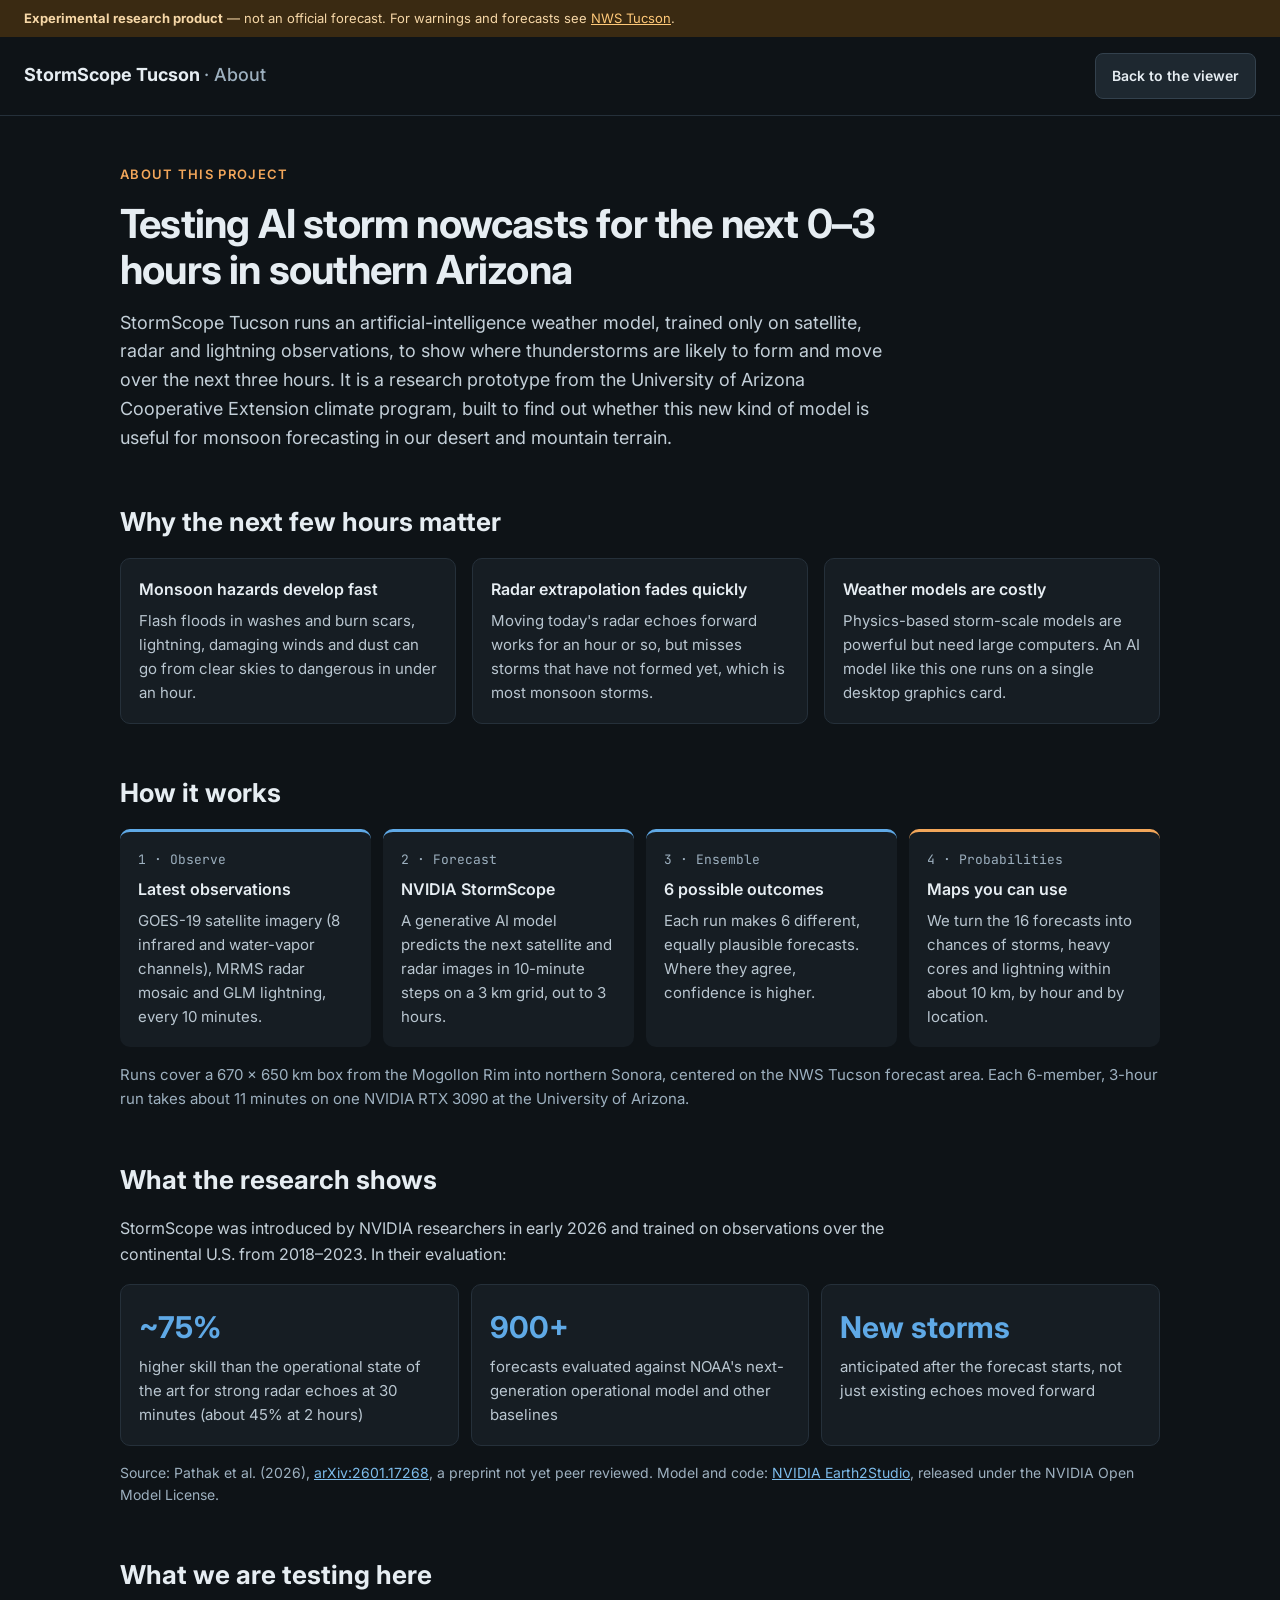
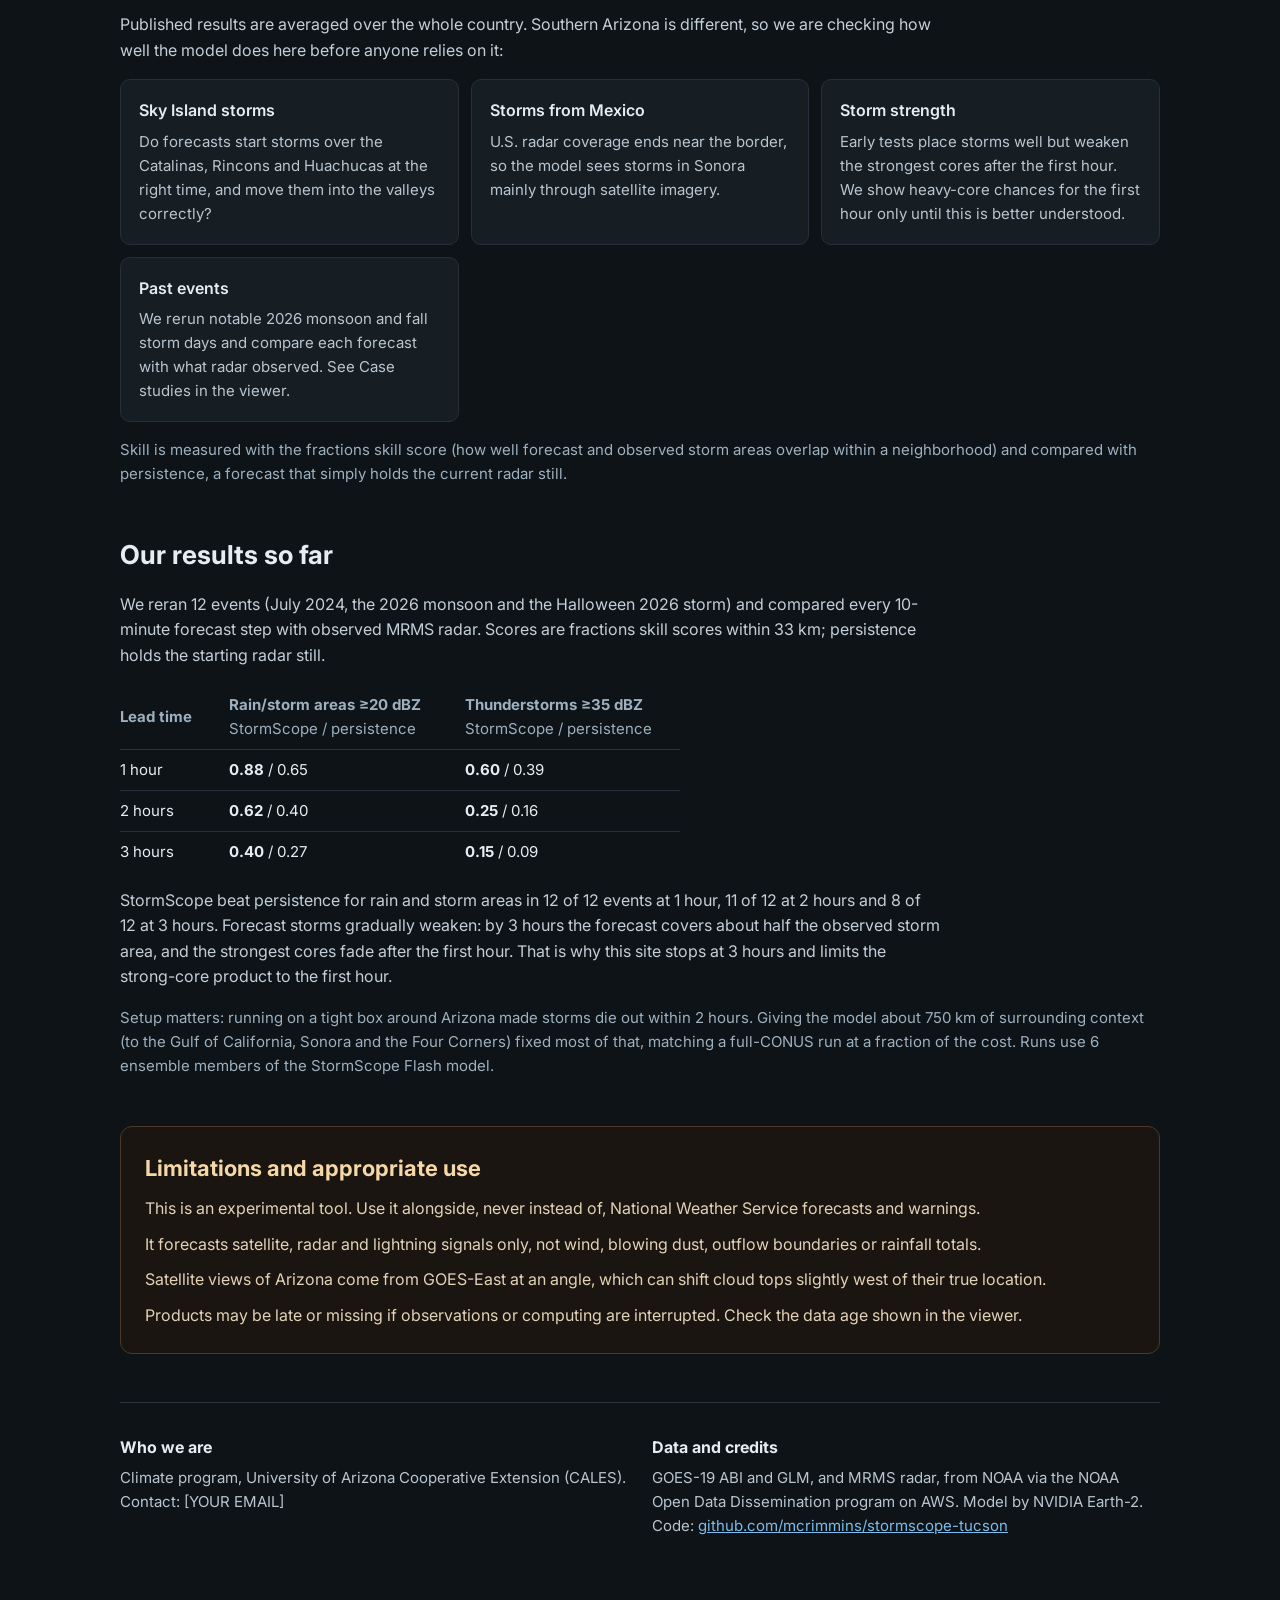
==== web/about.html @ bdaa13e7 "Case-study web viewer + exporter; final setup docs" ====
<!doctype html>
<html lang="en">
<head>
<meta charset="utf-8">
<meta name="viewport" content="width=device-width, initial-scale=1">
<title>About StormScope Tucson</title>

<link rel="preconnect" href="https://fonts.googleapis.com">
<link href="https://fonts.googleapis.com/css2?family=Inter:wght@400;500;600;700&family=JetBrains+Mono:wght@400;500&display=swap" rel="stylesheet">
<style>
body{margin:0;background:#0E1317}
a{color:#7DBCEB}a:hover{color:#B5DAF5}
</style>

</head>
<body>

<div style="min-height: 100vh; background: #0E1317; color: #E6EDF2; font-family: Inter, system-ui, sans-serif; font-size: 16px; line-height: 1.6">

<div style="background: #3A2A12; color: #F6D7A7; padding: 8px 24px; font-size: 13px">
<strong>Experimental research product</strong> — not an official forecast. For warnings and forecasts see <a href="https://www.weather.gov/twc/" style="color: #FFC979">NWS Tucson</a>.
</div>

<header style="display: flex; flex-wrap: wrap; justify-content: space-between; align-items: center; gap: 12px; padding: 16px 24px; border-bottom: 1px solid #25303A">
<span style="font-size: 18px; font-weight: 700">StormScope Tucson <span style="font-weight: 500; color: #9DB0BF">· About</span></span>
<a href="index.html" style="display: inline-flex; align-items: center; min-height: 44px; padding: 0 16px; border: 1px solid #33414D; border-radius: 8px; background: #1E2830; color: #E6EDF2; text-decoration: none; font-size: 14px; font-weight: 600">Back to the viewer</a>
</header>

<div style="max-width: 1040px; margin: 0 auto; padding: 48px 24px 64px; display: flex; flex-direction: column; gap: 48px">

<section style="display: flex; flex-direction: column; gap: 16px">
<span style="font-size: 13px; text-transform: uppercase; letter-spacing: 0.1em; color: #F2A65A; font-weight: 600">About this project</span>
<h1 style="margin: 0; font-size: 40px; line-height: 1.15; letter-spacing: -0.02em; max-width: 820px">Testing AI storm nowcasts for the next 0–3 hours in southern Arizona</h1>
<p style="margin: 0; font-size: 18px; color: #C3CFD8; max-width: 780px">StormScope Tucson runs an artificial-intelligence weather model, trained only on satellite, radar and lightning observations, to show where thunderstorms are likely to form and move over the next three hours. It is a research prototype from the University of Arizona Cooperative Extension climate program, built to find out whether this new kind of model is useful for monsoon forecasting in our desert and mountain terrain.</p>
</section>

<section style="display: flex; flex-direction: column; gap: 16px">
<h2 style="margin: 0; font-size: 26px">Why the next few hours matter</h2>
<div style="display: grid; grid-template-columns: repeat(auto-fit, minmax(260px, 1fr)); gap: 16px">
<div style="background: #161D23; border: 1px solid #25303A; border-radius: 10px; padding: 18px; display: flex; flex-direction: column; gap: 6px"><span style="font-weight: 600">Monsoon hazards develop fast</span><span style="color: #B9C6D0; font-size: 15px">Flash floods in washes and burn scars, lightning, damaging winds and dust can go from clear skies to dangerous in under an hour.</span></div>
<div style="background: #161D23; border: 1px solid #25303A; border-radius: 10px; padding: 18px; display: flex; flex-direction: column; gap: 6px"><span style="font-weight: 600">Radar extrapolation fades quickly</span><span style="color: #B9C6D0; font-size: 15px">Moving today's radar echoes forward works for an hour or so, but misses storms that have not formed yet, which is most monsoon storms.</span></div>
<div style="background: #161D23; border: 1px solid #25303A; border-radius: 10px; padding: 18px; display: flex; flex-direction: column; gap: 6px"><span style="font-weight: 600">Weather models are costly</span><span style="color: #B9C6D0; font-size: 15px">Physics-based storm-scale models are powerful but need large computers. An AI model like this one runs on a single desktop graphics card.</span></div>
</div>
</section>

<section style="display: flex; flex-direction: column; gap: 16px">
<h2 style="margin: 0; font-size: 26px">How it works</h2>
<div style="display: grid; grid-template-columns: repeat(auto-fit, minmax(220px, 1fr)); gap: 12px">
<div style="background: #161D23; border-top: 3px solid #5FA9E6; border-radius: 10px; padding: 18px; display: flex; flex-direction: column; gap: 6px"><span style="font-family: 'JetBrains Mono', monospace; font-size: 13px; color: #9DB0BF">1 · Observe</span><span style="font-weight: 600">Latest observations</span><span style="color: #B9C6D0; font-size: 15px">GOES-19 satellite imagery (8 infrared and water-vapor channels), MRMS radar mosaic and GLM lightning, every 10 minutes.</span></div>
<div style="background: #161D23; border-top: 3px solid #5FA9E6; border-radius: 10px; padding: 18px; display: flex; flex-direction: column; gap: 6px"><span style="font-family: 'JetBrains Mono', monospace; font-size: 13px; color: #9DB0BF">2 · Forecast</span><span style="font-weight: 600">NVIDIA StormScope</span><span style="color: #B9C6D0; font-size: 15px">A generative AI model predicts the next satellite and radar images in 10-minute steps on a 3 km grid, out to 3 hours.</span></div>
<div style="background: #161D23; border-top: 3px solid #5FA9E6; border-radius: 10px; padding: 18px; display: flex; flex-direction: column; gap: 6px"><span style="font-family: 'JetBrains Mono', monospace; font-size: 13px; color: #9DB0BF">3 · Ensemble</span><span style="font-weight: 600">6 possible outcomes</span><span style="color: #B9C6D0; font-size: 15px">Each run makes 6 different, equally plausible forecasts. Where they agree, confidence is higher.</span></div>
<div style="background: #161D23; border-top: 3px solid #F2A65A; border-radius: 10px; padding: 18px; display: flex; flex-direction: column; gap: 6px"><span style="font-family: 'JetBrains Mono', monospace; font-size: 13px; color: #9DB0BF">4 · Probabilities</span><span style="font-weight: 600">Maps you can use</span><span style="color: #B9C6D0; font-size: 15px">We turn the 16 forecasts into chances of storms, heavy cores and lightning within about 10 km, by hour and by location.</span></div>
</div>
<p style="margin: 0; color: #9DB0BF; font-size: 15px">Runs cover a 670 × 650 km box from the Mogollon Rim into northern Sonora, centered on the NWS Tucson forecast area. Each 6-member, 3-hour run takes about 11 minutes on one NVIDIA RTX 3090 at the University of Arizona.</p>
</section>

<section style="display: flex; flex-direction: column; gap: 16px">
<h2 style="margin: 0; font-size: 26px">What the research shows</h2>
<p style="margin: 0; color: #C3CFD8; max-width: 820px">StormScope was introduced by NVIDIA researchers in early 2026 and trained on observations over the continental U.S. from 2018–2023. In their evaluation:</p>
<div style="display: grid; grid-template-columns: repeat(auto-fit, minmax(220px, 1fr)); gap: 12px">
<div style="background: #161D23; border: 1px solid #25303A; border-radius: 10px; padding: 18px; display: flex; flex-direction: column; gap: 4px"><span style="font-size: 30px; font-weight: 700; color: #5FA9E6">~75%</span><span style="color: #B9C6D0; font-size: 15px">higher skill than the operational state of the art for strong radar echoes at 30 minutes (about 45% at 2 hours)</span></div>
<div style="background: #161D23; border: 1px solid #25303A; border-radius: 10px; padding: 18px; display: flex; flex-direction: column; gap: 4px"><span style="font-size: 30px; font-weight: 700; color: #5FA9E6">900+</span><span style="color: #B9C6D0; font-size: 15px">forecasts evaluated against NOAA's next-generation operational model and other baselines</span></div>
<div style="background: #161D23; border: 1px solid #25303A; border-radius: 10px; padding: 18px; display: flex; flex-direction: column; gap: 4px"><span style="font-size: 30px; font-weight: 700; color: #5FA9E6">New storms</span><span style="color: #B9C6D0; font-size: 15px">anticipated after the forecast starts, not just existing echoes moved forward</span></div>
</div>
<p style="margin: 0; color: #9DB0BF; font-size: 14px">Source: Pathak et al. (2026), <a href="https://arxiv.org/abs/2601.17268">arXiv:2601.17268</a>, a preprint not yet peer reviewed. Model and code: <a href="https://github.com/NVIDIA/earth2studio">NVIDIA Earth2Studio</a>, released under the NVIDIA Open Model License.</p>
</section>

<section style="display: flex; flex-direction: column; gap: 16px">
<h2 style="margin: 0; font-size: 26px">What we are testing here</h2>
<p style="margin: 0; color: #C3CFD8; max-width: 820px">Published results are averaged over the whole country. Southern Arizona is different, so we are checking how well the model does here before anyone relies on it:</p>
<div style="display: grid; grid-template-columns: repeat(auto-fit, minmax(300px, 1fr)); gap: 12px">
<div style="background: #161D23; border: 1px solid #25303A; border-radius: 10px; padding: 18px; display: flex; flex-direction: column; gap: 6px"><span style="font-weight: 600">Sky Island storms</span><span style="color: #B9C6D0; font-size: 15px">Do forecasts start storms over the Catalinas, Rincons and Huachucas at the right time, and move them into the valleys correctly?</span></div>
<div style="background: #161D23; border: 1px solid #25303A; border-radius: 10px; padding: 18px; display: flex; flex-direction: column; gap: 6px"><span style="font-weight: 600">Storms from Mexico</span><span style="color: #B9C6D0; font-size: 15px">U.S. radar coverage ends near the border, so the model sees storms in Sonora mainly through satellite imagery.</span></div>
<div style="background: #161D23; border: 1px solid #25303A; border-radius: 10px; padding: 18px; display: flex; flex-direction: column; gap: 6px"><span style="font-weight: 600">Storm strength</span><span style="color: #B9C6D0; font-size: 15px">Early tests place storms well but weaken the strongest cores after the first hour. We show heavy-core chances for the first hour only until this is better understood.</span></div>
<div style="background: #161D23; border: 1px solid #25303A; border-radius: 10px; padding: 18px; display: flex; flex-direction: column; gap: 6px"><span style="font-weight: 600">Past events</span><span style="color: #B9C6D0; font-size: 15px">We rerun notable 2026 monsoon and fall storm days and compare each forecast with what radar observed. See Case studies in the viewer.</span></div>
</div>
<p style="margin: 0; color: #9DB0BF; font-size: 15px">Skill is measured with the fractions skill score (how well forecast and observed storm areas overlap within a neighborhood) and compared with persistence, a forecast that simply holds the current radar still.</p>
</section>

<section style="display: flex; flex-direction: column; gap: 16px">
<h2 style="margin: 0; font-size: 26px">Our results so far</h2>
<p style="margin: 0; color: #C3CFD8; max-width: 820px">We reran 12 events (July 2024, the 2026 monsoon and the Halloween 2026 storm) and compared every 10-minute forecast step with observed MRMS radar. Scores are fractions skill scores within 33 km; persistence holds the starting radar still.</p>
<div style="overflow-x: auto"><table style="border-collapse: collapse; min-width: 560px; font-size: 15px">
<thead><tr style="color: #9DB0BF; text-align: left"><th style="padding: 8px 16px 8px 0">Lead time</th><th style="padding: 8px 16px">Rain/storm areas ≥20 dBZ<br><span style="font-weight: 400">StormScope / persistence</span></th><th style="padding: 8px 16px">Thunderstorms ≥35 dBZ<br><span style="font-weight: 400">StormScope / persistence</span></th></tr></thead>
<tbody>
<tr style="border-top: 1px solid #25303A"><td style="padding: 8px 16px 8px 0">1 hour</td><td style="padding: 8px 16px"><strong>0.88</strong> / 0.65</td><td style="padding: 8px 16px"><strong>0.60</strong> / 0.39</td></tr>
<tr style="border-top: 1px solid #25303A"><td style="padding: 8px 16px 8px 0">2 hours</td><td style="padding: 8px 16px"><strong>0.62</strong> / 0.40</td><td style="padding: 8px 16px"><strong>0.25</strong> / 0.16</td></tr>
<tr style="border-top: 1px solid #25303A"><td style="padding: 8px 16px 8px 0">3 hours</td><td style="padding: 8px 16px"><strong>0.40</strong> / 0.27</td><td style="padding: 8px 16px"><strong>0.15</strong> / 0.09</td></tr>
</tbody></table></div>
<p style="margin: 0; color: #C3CFD8; max-width: 820px">StormScope beat persistence for rain and storm areas in 12 of 12 events at 1 hour, 11 of 12 at 2 hours and 8 of 12 at 3 hours. Forecast storms gradually weaken: by 3 hours the forecast covers about half the observed storm area, and the strongest cores fade after the first hour. That is why this site stops at 3 hours and limits the strong-core product to the first hour.</p>
<p style="margin: 0; color: #9DB0BF; font-size: 15px">Setup matters: running on a tight box around Arizona made storms die out within 2 hours. Giving the model about 750 km of surrounding context (to the Gulf of California, Sonora and the Four Corners) fixed most of that, matching a full-CONUS run at a fraction of the cost. Runs use 6 ensemble members of the StormScope Flash model.</p>
</section>

<section style="background: #1A1510; border: 1px solid #4A3A24; border-radius: 12px; padding: 24px; display: flex; flex-direction: column; gap: 10px">
<h2 style="margin: 0; font-size: 22px; color: #F6D7A7">Limitations and appropriate use</h2>
<span style="color: #E3D2B8">This is an experimental tool. Use it alongside, never instead of, National Weather Service forecasts and warnings.</span>
<span style="color: #E3D2B8">It forecasts satellite, radar and lightning signals only, not wind, blowing dust, outflow boundaries or rainfall totals.</span>
<span style="color: #E3D2B8">Satellite views of Arizona come from GOES-East at an angle, which can shift cloud tops slightly west of their true location.</span>
<span style="color: #E3D2B8">Products may be late or missing if observations or computing are interrupted. Check the data age shown in the viewer.</span>
</section>

<section style="display: grid; grid-template-columns: repeat(auto-fit, minmax(280px, 1fr)); gap: 24px; border-top: 1px solid #25303A; padding-top: 32px">
<div style="display: flex; flex-direction: column; gap: 6px"><h2 style="margin: 0; font-size: 16px">Who we are</h2><span style="color: #B9C6D0; font-size: 15px">Climate program, University of Arizona Cooperative Extension (CALES). Contact: [YOUR EMAIL]</span></div>
<div style="display: flex; flex-direction: column; gap: 6px"><h2 style="margin: 0; font-size: 16px">Data and credits</h2><span style="color: #B9C6D0; font-size: 15px">GOES-19 ABI and GLM, and MRMS radar, from NOAA via the NOAA Open Data Dissemination program on AWS. Model by NVIDIA Earth-2. Code: <a href="https://github.com/mcrimmins/stormscope-tucson">github.com/mcrimmins/stormscope-tucson</a></span></div>
</section>
</div>
</div>

</body>
</html>
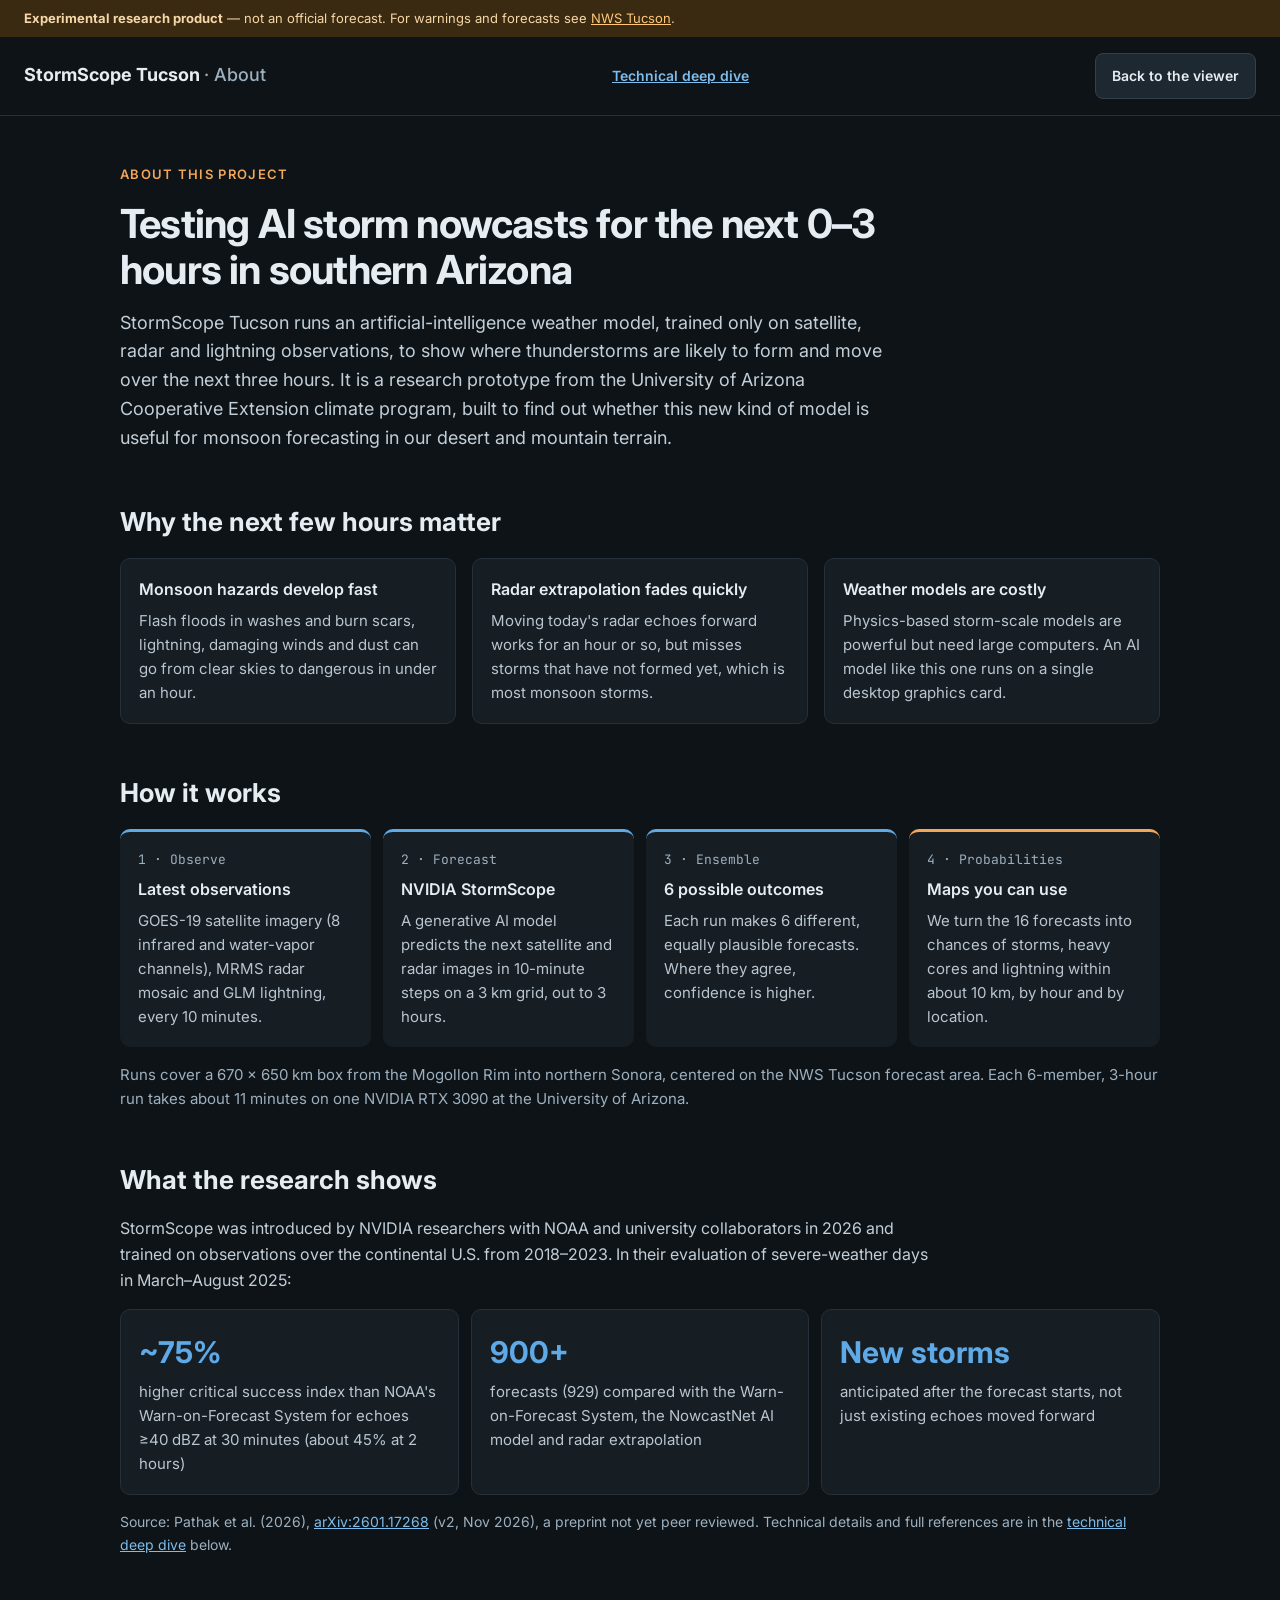
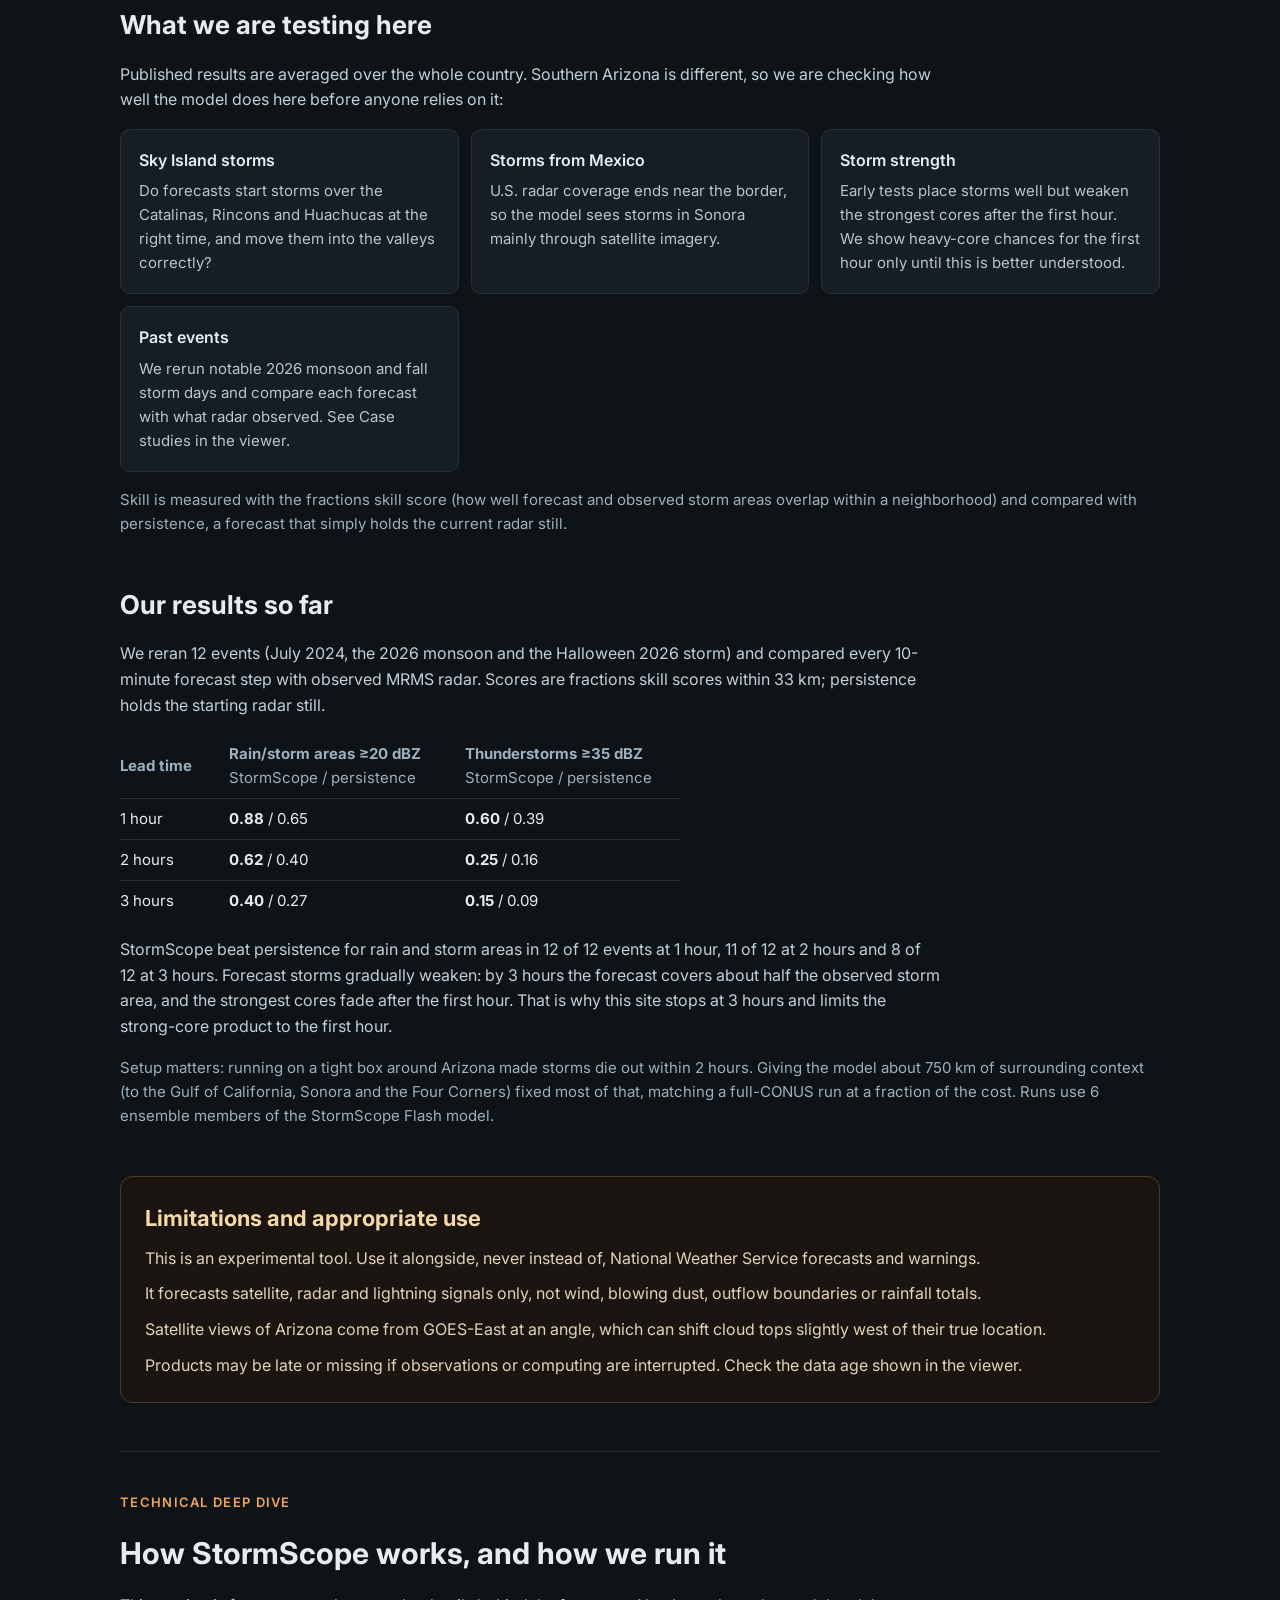
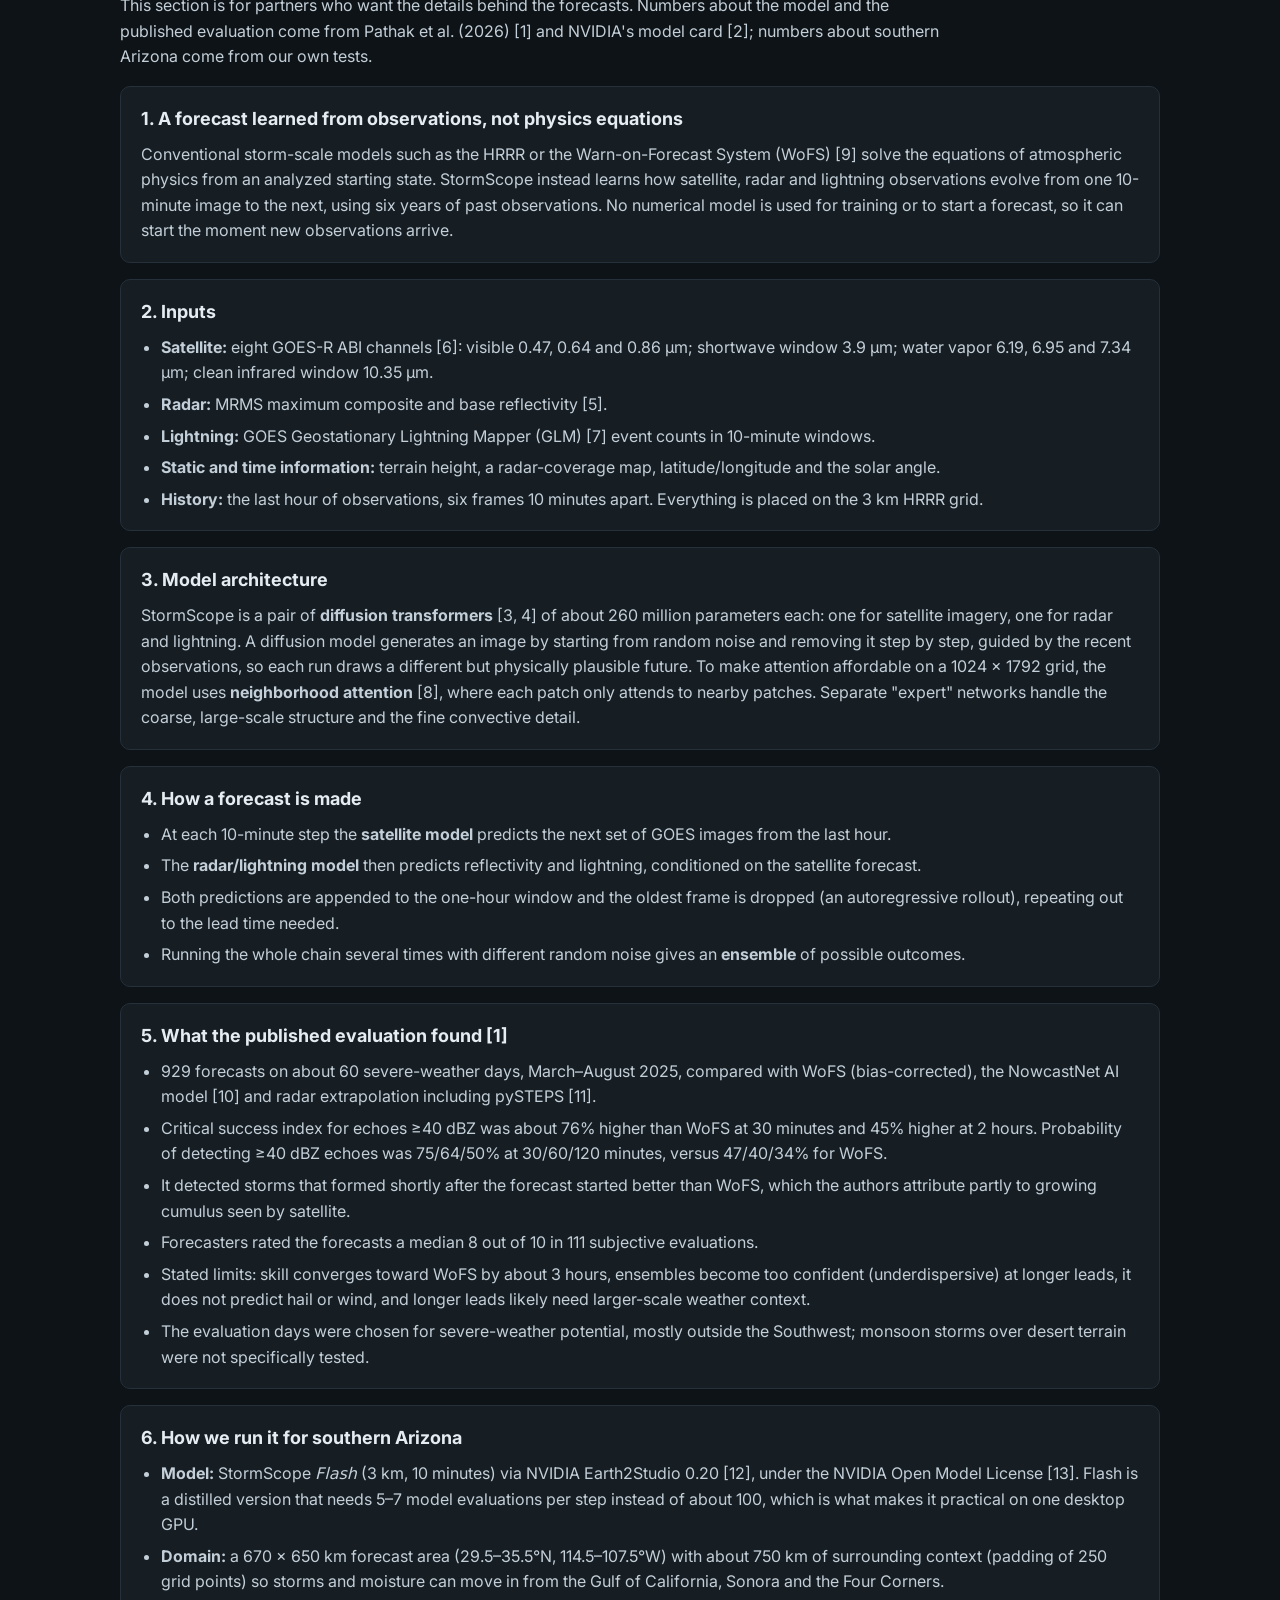
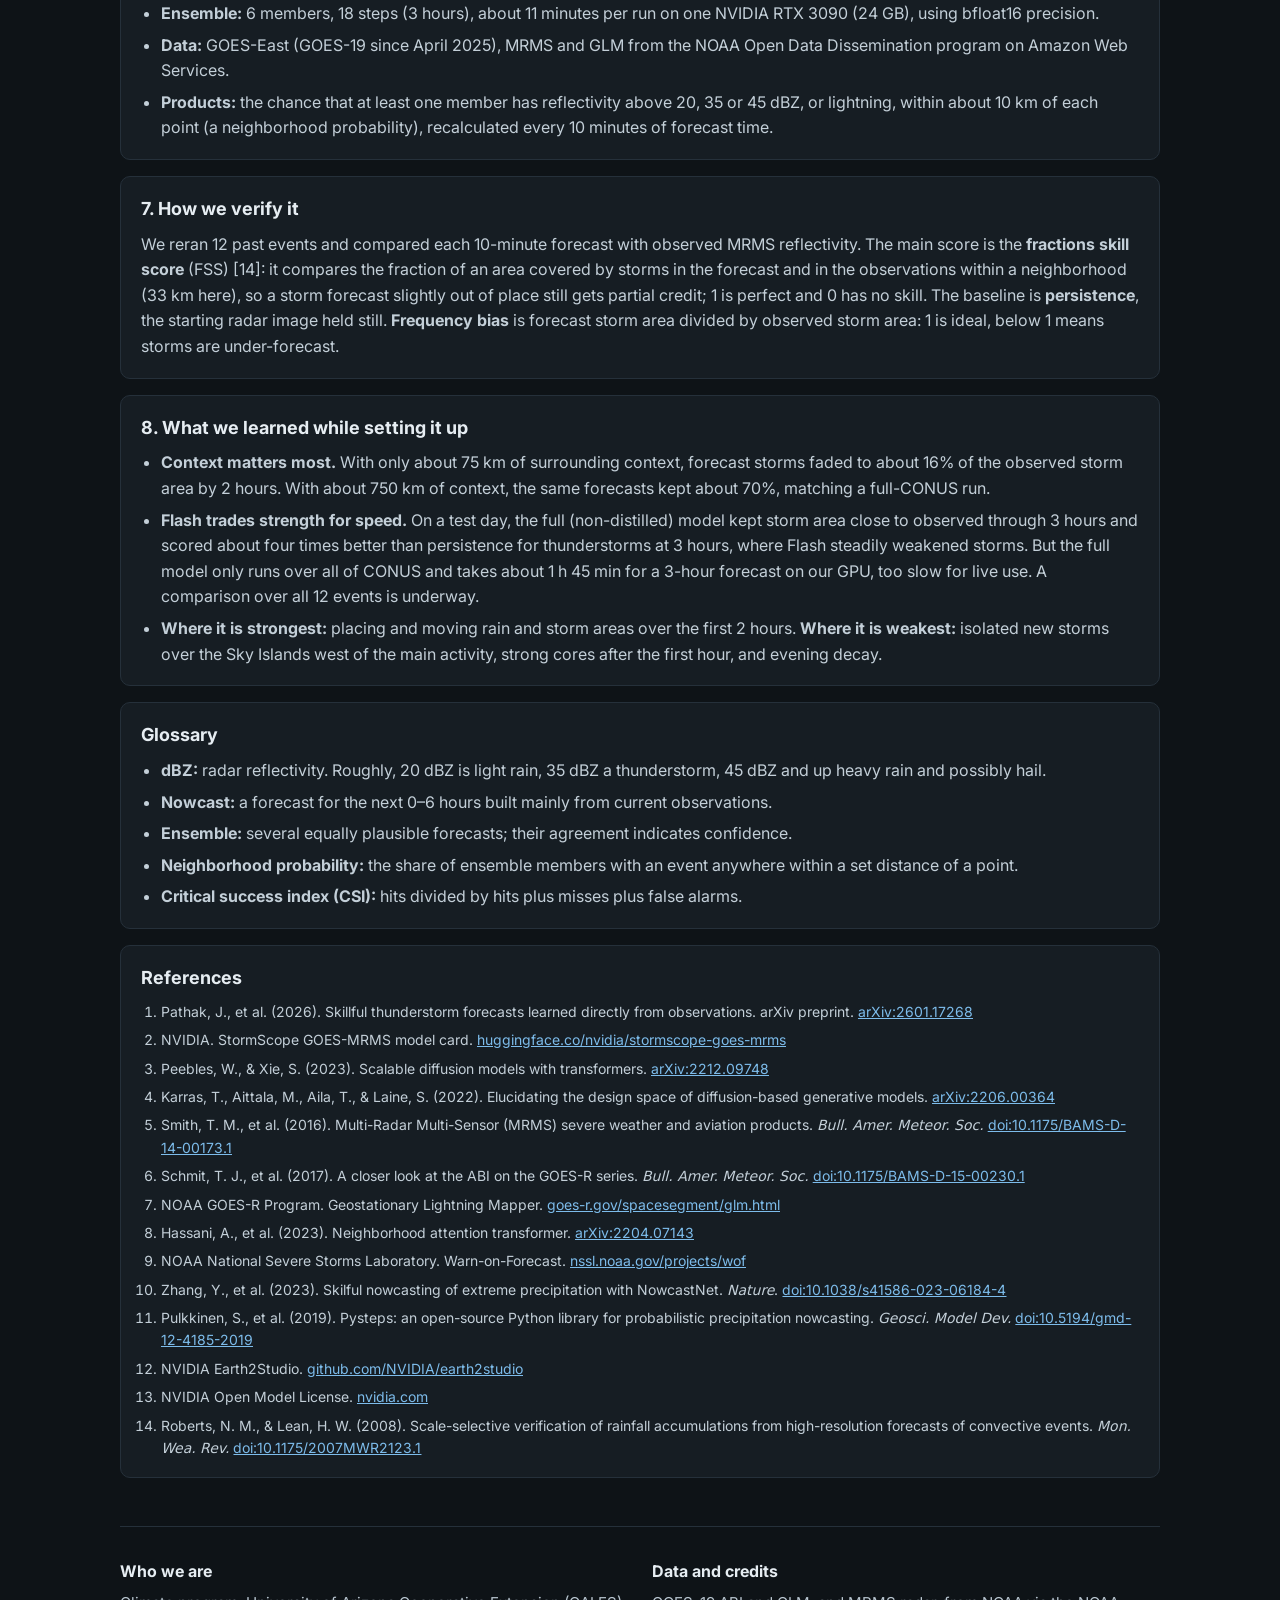
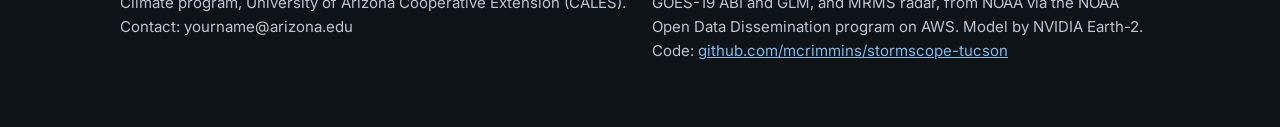
==== commit 3eac2ce1: "Viewer enhancements, live runner, S3 sync" ====
--- a/web/about.html
+++ b/web/about.html
@@ -1,4 +1,4 @@
-<!doctype html>
+﻿<!doctype html>
 <html lang="en">
 <head>
 <meta charset="utf-8">
@@ -23,6 +23,7 @@
 
 <header style="display: flex; flex-wrap: wrap; justify-content: space-between; align-items: center; gap: 12px; padding: 16px 24px; border-bottom: 1px solid #25303A">
 <span style="font-size: 18px; font-weight: 700">StormScope Tucson <span style="font-weight: 500; color: #9DB0BF">· About</span></span>
+<a href="#deep-dive" style="display: inline-flex; align-items: center; min-height: 44px; padding: 0 16px; color: #7DBCEB; font-size: 14px; font-weight: 600">Technical deep dive</a>
 <a href="index.html" style="display: inline-flex; align-items: center; min-height: 44px; padding: 0 16px; border: 1px solid #33414D; border-radius: 8px; background: #1E2830; color: #E6EDF2; text-decoration: none; font-size: 14px; font-weight: 600">Back to the viewer</a>
 </header>
 
@@ -56,13 +57,13 @@
 
 <section style="display: flex; flex-direction: column; gap: 16px">
 <h2 style="margin: 0; font-size: 26px">What the research shows</h2>
-<p style="margin: 0; color: #C3CFD8; max-width: 820px">StormScope was introduced by NVIDIA researchers in early 2026 and trained on observations over the continental U.S. from 2018–2023. In their evaluation:</p>
+<p style="margin: 0; color: #C3CFD8; max-width: 820px">StormScope was introduced by NVIDIA researchers with NOAA and university collaborators in 2026 and trained on observations over the continental U.S. from 2018–2023. In their evaluation of severe-weather days in March–August 2025:</p>
 <div style="display: grid; grid-template-columns: repeat(auto-fit, minmax(220px, 1fr)); gap: 12px">
-<div style="background: #161D23; border: 1px solid #25303A; border-radius: 10px; padding: 18px; display: flex; flex-direction: column; gap: 4px"><span style="font-size: 30px; font-weight: 700; color: #5FA9E6">~75%</span><span style="color: #B9C6D0; font-size: 15px">higher skill than the operational state of the art for strong radar echoes at 30 minutes (about 45% at 2 hours)</span></div>
-<div style="background: #161D23; border: 1px solid #25303A; border-radius: 10px; padding: 18px; display: flex; flex-direction: column; gap: 4px"><span style="font-size: 30px; font-weight: 700; color: #5FA9E6">900+</span><span style="color: #B9C6D0; font-size: 15px">forecasts evaluated against NOAA's next-generation operational model and other baselines</span></div>
+<div style="background: #161D23; border: 1px solid #25303A; border-radius: 10px; padding: 18px; display: flex; flex-direction: column; gap: 4px"><span style="font-size: 30px; font-weight: 700; color: #5FA9E6">~75%</span><span style="color: #B9C6D0; font-size: 15px">higher critical success index than NOAA&#39;s Warn-on-Forecast System for echoes ≥40 dBZ at 30 minutes (about 45% at 2 hours)</span></div>
+<div style="background: #161D23; border: 1px solid #25303A; border-radius: 10px; padding: 18px; display: flex; flex-direction: column; gap: 4px"><span style="font-size: 30px; font-weight: 700; color: #5FA9E6">900+</span><span style="color: #B9C6D0; font-size: 15px">forecasts (929) compared with the Warn-on-Forecast System, the NowcastNet AI model and radar extrapolation</span></div>
 <div style="background: #161D23; border: 1px solid #25303A; border-radius: 10px; padding: 18px; display: flex; flex-direction: column; gap: 4px"><span style="font-size: 30px; font-weight: 700; color: #5FA9E6">New storms</span><span style="color: #B9C6D0; font-size: 15px">anticipated after the forecast starts, not just existing echoes moved forward</span></div>
 </div>
-<p style="margin: 0; color: #9DB0BF; font-size: 14px">Source: Pathak et al. (2026), <a href="https://arxiv.org/abs/2601.17268">arXiv:2601.17268</a>, a preprint not yet peer reviewed. Model and code: <a href="https://github.com/NVIDIA/earth2studio">NVIDIA Earth2Studio</a>, released under the NVIDIA Open Model License.</p>
+<p style="margin: 0; color: #9DB0BF; font-size: 14px">Source: Pathak et al. (2026), <a href="https://arxiv.org/abs/2601.17268">arXiv:2601.17268</a> (v2, Nov 2026), a preprint not yet peer reviewed. Technical details and full references are in the <a href="#deep-dive">technical deep dive</a> below.</p>
 </section>
 
 <section style="display: flex; flex-direction: column; gap: 16px">
@@ -99,8 +100,113 @@
 <span style="color: #E3D2B8">Products may be late or missing if observations or computing are interrupted. Check the data age shown in the viewer.</span>
 </section>
 
+<section id="deep-dive" style="display: flex; flex-direction: column; gap: 16px; border-top: 1px solid #25303A; padding-top: 40px">
+<span style="font-size: 13px; text-transform: uppercase; letter-spacing: 0.1em; color: #F2A65A; font-weight: 600">Technical deep dive</span>
+<h2 style="margin: 0; font-size: 30px">How StormScope works, and how we run it</h2>
+<p style="margin: 0; color: #C3CFD8; max-width: 820px">This section is for partners who want the details behind the forecasts. Numbers about the model and the published evaluation come from Pathak et al. (2026) [1] and NVIDIA&#39;s model card [2]; numbers about southern Arizona come from our own tests.</p>
+
+<div style="background: #161D23; border: 1px solid #25303A; border-radius: 10px; padding: 18px 20px; display: flex; flex-direction: column; gap: 8px">
+<h3 style="margin: 0; font-size: 18px">1. A forecast learned from observations, not physics equations</h3>
+<p style="margin: 0; color: #C3CFD8">Conventional storm-scale models such as the HRRR or the Warn-on-Forecast System (WoFS) [9] solve the equations of atmospheric physics from an analyzed starting state. StormScope instead learns how satellite, radar and lightning observations evolve from one 10-minute image to the next, using six years of past observations. No numerical model is used for training or to start a forecast, so it can start the moment new observations arrive.</p>
+</div>
+
+<div style="background: #161D23; border: 1px solid #25303A; border-radius: 10px; padding: 18px 20px; display: flex; flex-direction: column; gap: 8px">
+<h3 style="margin: 0; font-size: 18px">2. Inputs</h3>
+<ul style="margin: 0; padding-left: 20px; color: #C3CFD8; display: flex; flex-direction: column; gap: 6px">
+<li><strong>Satellite:</strong> eight GOES-R ABI channels [6]: visible 0.47, 0.64 and 0.86 µm; shortwave window 3.9 µm; water vapor 6.19, 6.95 and 7.34 µm; clean infrared window 10.35 µm.</li>
+<li><strong>Radar:</strong> MRMS maximum composite and base reflectivity [5].</li>
+<li><strong>Lightning:</strong> GOES Geostationary Lightning Mapper (GLM) [7] event counts in 10-minute windows.</li>
+<li><strong>Static and time information:</strong> terrain height, a radar-coverage map, latitude/longitude and the solar angle.</li>
+<li><strong>History:</strong> the last hour of observations, six frames 10 minutes apart. Everything is placed on the 3 km HRRR grid.</li>
+</ul>
+</div>
+
+<div style="background: #161D23; border: 1px solid #25303A; border-radius: 10px; padding: 18px 20px; display: flex; flex-direction: column; gap: 8px">
+<h3 style="margin: 0; font-size: 18px">3. Model architecture</h3>
+<p style="margin: 0; color: #C3CFD8">StormScope is a pair of <strong>diffusion transformers</strong> [3, 4] of about 260 million parameters each: one for satellite imagery, one for radar and lightning. A diffusion model generates an image by starting from random noise and removing it step by step, guided by the recent observations, so each run draws a different but physically plausible future. To make attention affordable on a 1024 × 1792 grid, the model uses <strong>neighborhood attention</strong> [8], where each patch only attends to nearby patches. Separate &#34;expert&#34; networks handle the coarse, large-scale structure and the fine convective detail.</p>
+</div>
+
+<div style="background: #161D23; border: 1px solid #25303A; border-radius: 10px; padding: 18px 20px; display: flex; flex-direction: column; gap: 8px">
+<h3 style="margin: 0; font-size: 18px">4. How a forecast is made</h3>
+<ul style="margin: 0; padding-left: 20px; color: #C3CFD8; display: flex; flex-direction: column; gap: 6px">
+<li>At each 10-minute step the <strong>satellite model</strong> predicts the next set of GOES images from the last hour.</li>
+<li>The <strong>radar/lightning model</strong> then predicts reflectivity and lightning, conditioned on the satellite forecast.</li>
+<li>Both predictions are appended to the one-hour window and the oldest frame is dropped (an autoregressive rollout), repeating out to the lead time needed.</li>
+<li>Running the whole chain several times with different random noise gives an <strong>ensemble</strong> of possible outcomes.</li>
+</ul>
+</div>
+
+<div style="background: #161D23; border: 1px solid #25303A; border-radius: 10px; padding: 18px 20px; display: flex; flex-direction: column; gap: 8px">
+<h3 style="margin: 0; font-size: 18px">5. What the published evaluation found [1]</h3>
+<ul style="margin: 0; padding-left: 20px; color: #C3CFD8; display: flex; flex-direction: column; gap: 6px">
+<li>929 forecasts on about 60 severe-weather days, March–August 2025, compared with WoFS (bias-corrected), the NowcastNet AI model [10] and radar extrapolation including pySTEPS [11].</li>
+<li>Critical success index for echoes ≥40 dBZ was about 76% higher than WoFS at 30 minutes and 45% higher at 2 hours. Probability of detecting ≥40 dBZ echoes was 75/64/50% at 30/60/120 minutes, versus 47/40/34% for WoFS.</li>
+<li>It detected storms that formed shortly after the forecast started better than WoFS, which the authors attribute partly to growing cumulus seen by satellite.</li>
+<li>Forecasters rated the forecasts a median 8 out of 10 in 111 subjective evaluations.</li>
+<li>Stated limits: skill converges toward WoFS by about 3 hours, ensembles become too confident (underdispersive) at longer leads, it does not predict hail or wind, and longer leads likely need larger-scale weather context.</li>
+<li>The evaluation days were chosen for severe-weather potential, mostly outside the Southwest; monsoon storms over desert terrain were not specifically tested.</li>
+</ul>
+</div>
+
+<div style="background: #161D23; border: 1px solid #25303A; border-radius: 10px; padding: 18px 20px; display: flex; flex-direction: column; gap: 8px">
+<h3 style="margin: 0; font-size: 18px">6. How we run it for southern Arizona</h3>
+<ul style="margin: 0; padding-left: 20px; color: #C3CFD8; display: flex; flex-direction: column; gap: 6px">
+<li><strong>Model:</strong> StormScope <em>Flash</em> (3 km, 10 minutes) via NVIDIA Earth2Studio 0.20 [12], under the NVIDIA Open Model License [13]. Flash is a distilled version that needs 5–7 model evaluations per step instead of about 100, which is what makes it practical on one desktop GPU.</li>
+<li><strong>Domain:</strong> a 670 × 650 km forecast area (29.5–35.5°N, 114.5–107.5°W) with about 750 km of surrounding context (padding of 250 grid points) so storms and moisture can move in from the Gulf of California, Sonora and the Four Corners.</li>
+<li><strong>Ensemble:</strong> 6 members, 18 steps (3 hours), about 11 minutes per run on one NVIDIA RTX 3090 (24 GB), using bfloat16 precision.</li>
+<li><strong>Data:</strong> GOES-East (GOES-19 since April 2025), MRMS and GLM from the NOAA Open Data Dissemination program on Amazon Web Services.</li>
+<li><strong>Products:</strong> the chance that at least one member has reflectivity above 20, 35 or 45 dBZ, or lightning, within about 10 km of each point (a neighborhood probability), recalculated every 10 minutes of forecast time.</li>
+</ul>
+</div>
+
+<div style="background: #161D23; border: 1px solid #25303A; border-radius: 10px; padding: 18px 20px; display: flex; flex-direction: column; gap: 8px">
+<h3 style="margin: 0; font-size: 18px">7. How we verify it</h3>
+<p style="margin: 0; color: #C3CFD8">We reran 12 past events and compared each 10-minute forecast with observed MRMS reflectivity. The main score is the <strong>fractions skill score</strong> (FSS) [14]: it compares the fraction of an area covered by storms in the forecast and in the observations within a neighborhood (33 km here), so a storm forecast slightly out of place still gets partial credit; 1 is perfect and 0 has no skill. The baseline is <strong>persistence</strong>, the starting radar image held still. <strong>Frequency bias</strong> is forecast storm area divided by observed storm area: 1 is ideal, below 1 means storms are under-forecast.</p>
+</div>
+
+<div style="background: #161D23; border: 1px solid #25303A; border-radius: 10px; padding: 18px 20px; display: flex; flex-direction: column; gap: 8px">
+<h3 style="margin: 0; font-size: 18px">8. What we learned while setting it up</h3>
+<ul style="margin: 0; padding-left: 20px; color: #C3CFD8; display: flex; flex-direction: column; gap: 6px">
+<li><strong>Context matters most.</strong> With only about 75 km of surrounding context, forecast storms faded to about 16% of the observed storm area by 2 hours. With about 750 km of context, the same forecasts kept about 70%, matching a full-CONUS run.</li>
+<li><strong>Flash trades strength for speed.</strong> On a test day, the full (non-distilled) model kept storm area close to observed through 3 hours and scored about four times better than persistence for thunderstorms at 3 hours, where Flash steadily weakened storms. But the full model only runs over all of CONUS and takes about 1 h 45 min for a 3-hour forecast on our GPU, too slow for live use. A comparison over all 12 events is underway.</li>
+<li><strong>Where it is strongest:</strong> placing and moving rain and storm areas over the first 2 hours. <strong>Where it is weakest:</strong> isolated new storms over the Sky Islands west of the main activity, strong cores after the first hour, and evening decay.</li>
+</ul>
+</div>
+
+<div style="background: #161D23; border: 1px solid #25303A; border-radius: 10px; padding: 18px 20px; display: flex; flex-direction: column; gap: 8px">
+<h3 style="margin: 0; font-size: 18px">Glossary</h3>
+<ul style="margin: 0; padding-left: 20px; color: #C3CFD8; display: flex; flex-direction: column; gap: 6px">
+<li><strong>dBZ:</strong> radar reflectivity. Roughly, 20 dBZ is light rain, 35 dBZ a thunderstorm, 45 dBZ and up heavy rain and possibly hail.</li>
+<li><strong>Nowcast:</strong> a forecast for the next 0–6 hours built mainly from current observations.</li>
+<li><strong>Ensemble:</strong> several equally plausible forecasts; their agreement indicates confidence.</li>
+<li><strong>Neighborhood probability:</strong> the share of ensemble members with an event anywhere within a set distance of a point.</li>
+<li><strong>Critical success index (CSI):</strong> hits divided by hits plus misses plus false alarms.</li>
+</ul>
+</div>
+
+<div style="background: #161D23; border: 1px solid #25303A; border-radius: 10px; padding: 18px 20px; display: flex; flex-direction: column; gap: 8px">
+<h3 style="margin: 0; font-size: 18px">References</h3>
+<ol style="margin: 0; padding-left: 20px; color: #C3CFD8; display: flex; flex-direction: column; gap: 6px; font-size: 14px">
+<li>Pathak, J., et al. (2026). Skillful thunderstorm forecasts learned directly from observations. arXiv preprint. <a href="https://arxiv.org/abs/2601.17268">arXiv:2601.17268</a></li>
+<li>NVIDIA. StormScope GOES-MRMS model card. <a href="https://huggingface.co/nvidia/stormscope-goes-mrms">huggingface.co/nvidia/stormscope-goes-mrms</a></li>
+<li>Peebles, W., &amp; Xie, S. (2023). Scalable diffusion models with transformers. <a href="https://arxiv.org/abs/2212.09748">arXiv:2212.09748</a></li>
+<li>Karras, T., Aittala, M., Aila, T., &amp; Laine, S. (2022). Elucidating the design space of diffusion-based generative models. <a href="https://arxiv.org/abs/2206.00364">arXiv:2206.00364</a></li>
+<li>Smith, T. M., et al. (2016). Multi-Radar Multi-Sensor (MRMS) severe weather and aviation products. <em>Bull. Amer. Meteor. Soc.</em> <a href="https://doi.org/10.1175/BAMS-D-14-00173.1">doi:10.1175/BAMS-D-14-00173.1</a></li>
+<li>Schmit, T. J., et al. (2017). A closer look at the ABI on the GOES-R series. <em>Bull. Amer. Meteor. Soc.</em> <a href="https://doi.org/10.1175/BAMS-D-15-00230.1">doi:10.1175/BAMS-D-15-00230.1</a></li>
+<li>NOAA GOES-R Program. Geostationary Lightning Mapper. <a href="https://www.goes-r.gov/spacesegment/glm.html">goes-r.gov/spacesegment/glm.html</a></li>
+<li>Hassani, A., et al. (2023). Neighborhood attention transformer. <a href="https://arxiv.org/abs/2204.07143">arXiv:2204.07143</a></li>
+<li>NOAA National Severe Storms Laboratory. Warn-on-Forecast. <a href="https://www.nssl.noaa.gov/projects/wof/">nssl.noaa.gov/projects/wof</a></li>
+<li>Zhang, Y., et al. (2023). Skilful nowcasting of extreme precipitation with NowcastNet. <em>Nature</em>. <a href="https://doi.org/10.1038/s41586-023-06184-4">doi:10.1038/s41586-023-06184-4</a></li>
+<li>Pulkkinen, S., et al. (2019). Pysteps: an open-source Python library for probabilistic precipitation nowcasting. <em>Geosci. Model Dev.</em> <a href="https://doi.org/10.5194/gmd-12-4185-2019">doi:10.5194/gmd-12-4185-2019</a></li>
+<li>NVIDIA Earth2Studio. <a href="https://github.com/NVIDIA/earth2studio">github.com/NVIDIA/earth2studio</a></li>
+<li>NVIDIA Open Model License. <a href="https://www.nvidia.com/en-us/agreements/enterprise-software/nvidia-open-model-license/">nvidia.com</a></li>
+<li>Roberts, N. M., &amp; Lean, H. W. (2008). Scale-selective verification of rainfall accumulations from high-resolution forecasts of convective events. <em>Mon. Wea. Rev.</em> <a href="https://doi.org/10.1175/2007MWR2123.1">doi:10.1175/2007MWR2123.1</a></li>
+</ol>
+</div>
+</section>
+
 <section style="display: grid; grid-template-columns: repeat(auto-fit, minmax(280px, 1fr)); gap: 24px; border-top: 1px solid #25303A; padding-top: 32px">
-<div style="display: flex; flex-direction: column; gap: 6px"><h2 style="margin: 0; font-size: 16px">Who we are</h2><span style="color: #B9C6D0; font-size: 15px">Climate program, University of Arizona Cooperative Extension (CALES). Contact: [YOUR EMAIL]</span></div>
+<div style="display: flex; flex-direction: column; gap: 6px"><h2 style="margin: 0; font-size: 16px">Who we are</h2><span style="color: #B9C6D0; font-size: 15px">Climate program, University of Arizona Cooperative Extension (CALES). Contact: yourname@arizona.edu</span></div>
 <div style="display: flex; flex-direction: column; gap: 6px"><h2 style="margin: 0; font-size: 16px">Data and credits</h2><span style="color: #B9C6D0; font-size: 15px">GOES-19 ABI and GLM, and MRMS radar, from NOAA via the NOAA Open Data Dissemination program on AWS. Model by NVIDIA Earth-2. Code: <a href="https://github.com/mcrimmins/stormscope-tucson">github.com/mcrimmins/stormscope-tucson</a></span></div>
 </section>
 </div>
@@ -108,3 +214,4 @@
 
 </body>
 </html>
+
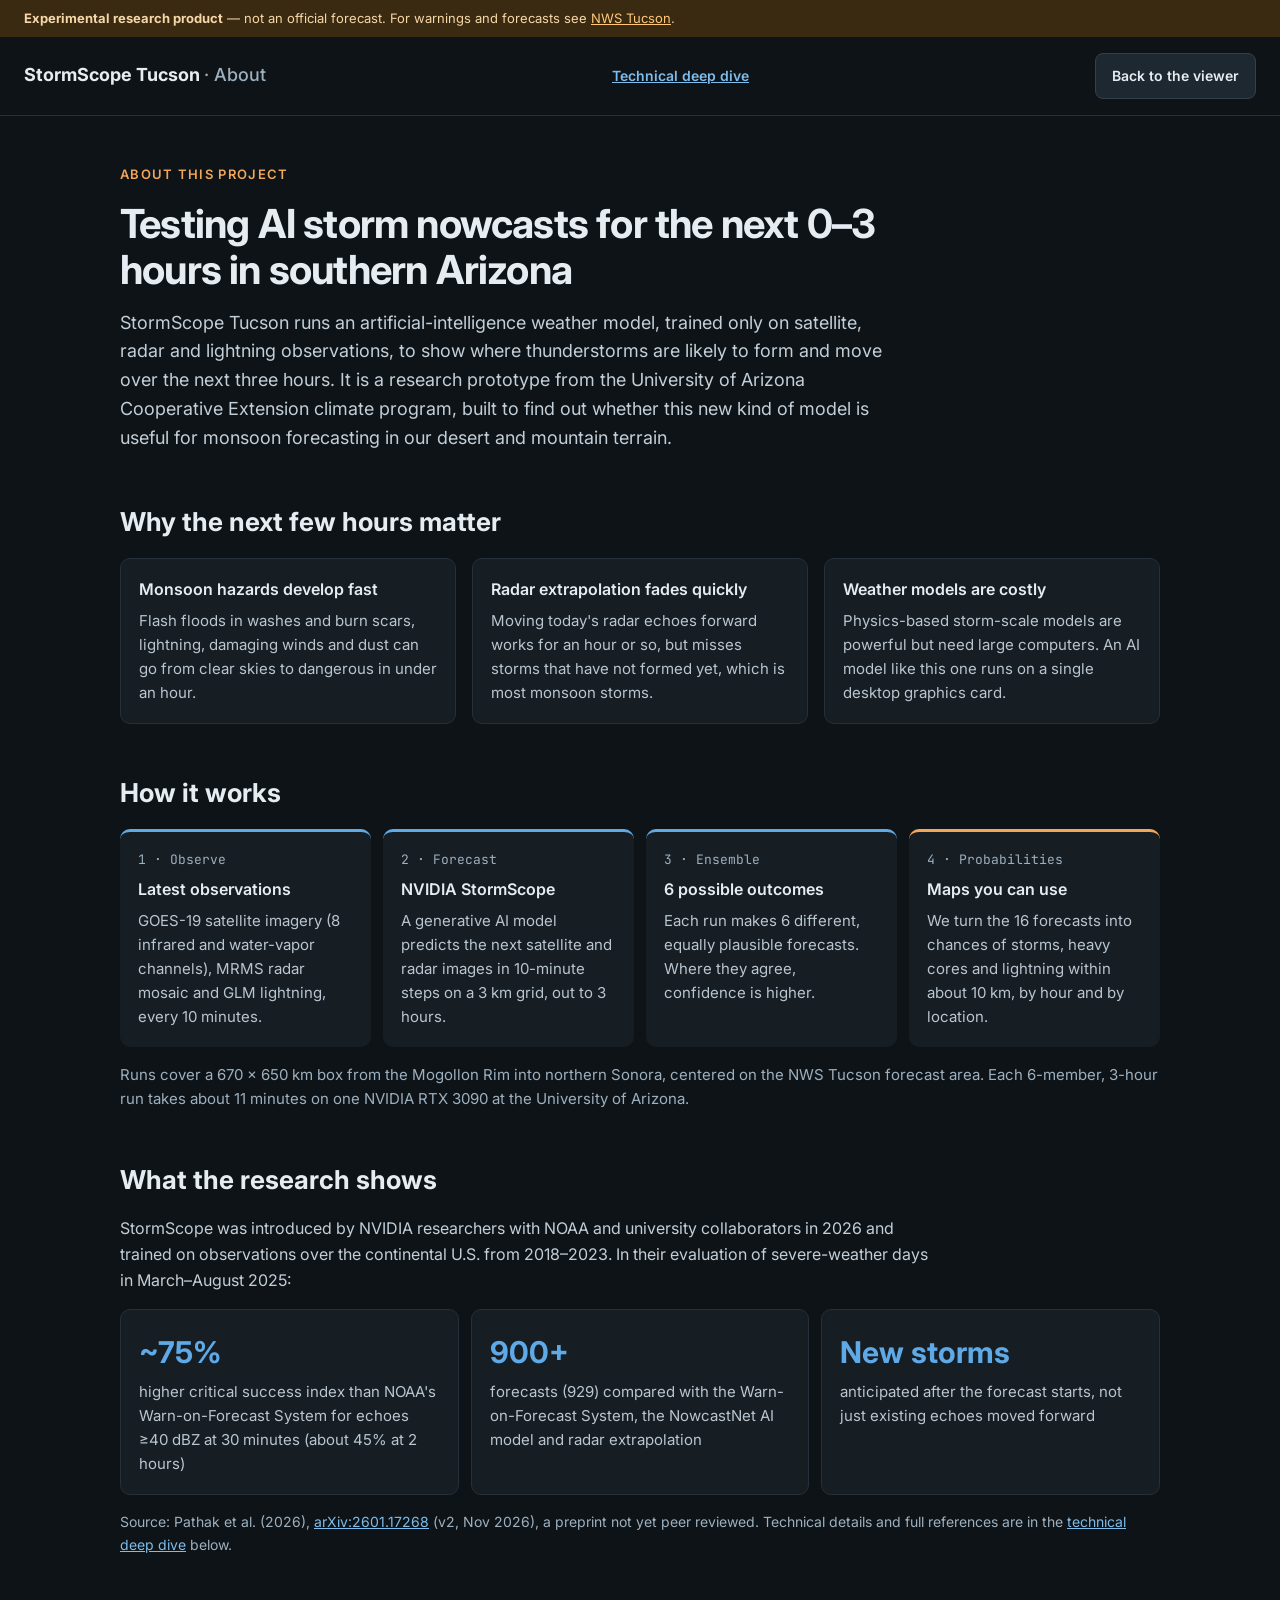
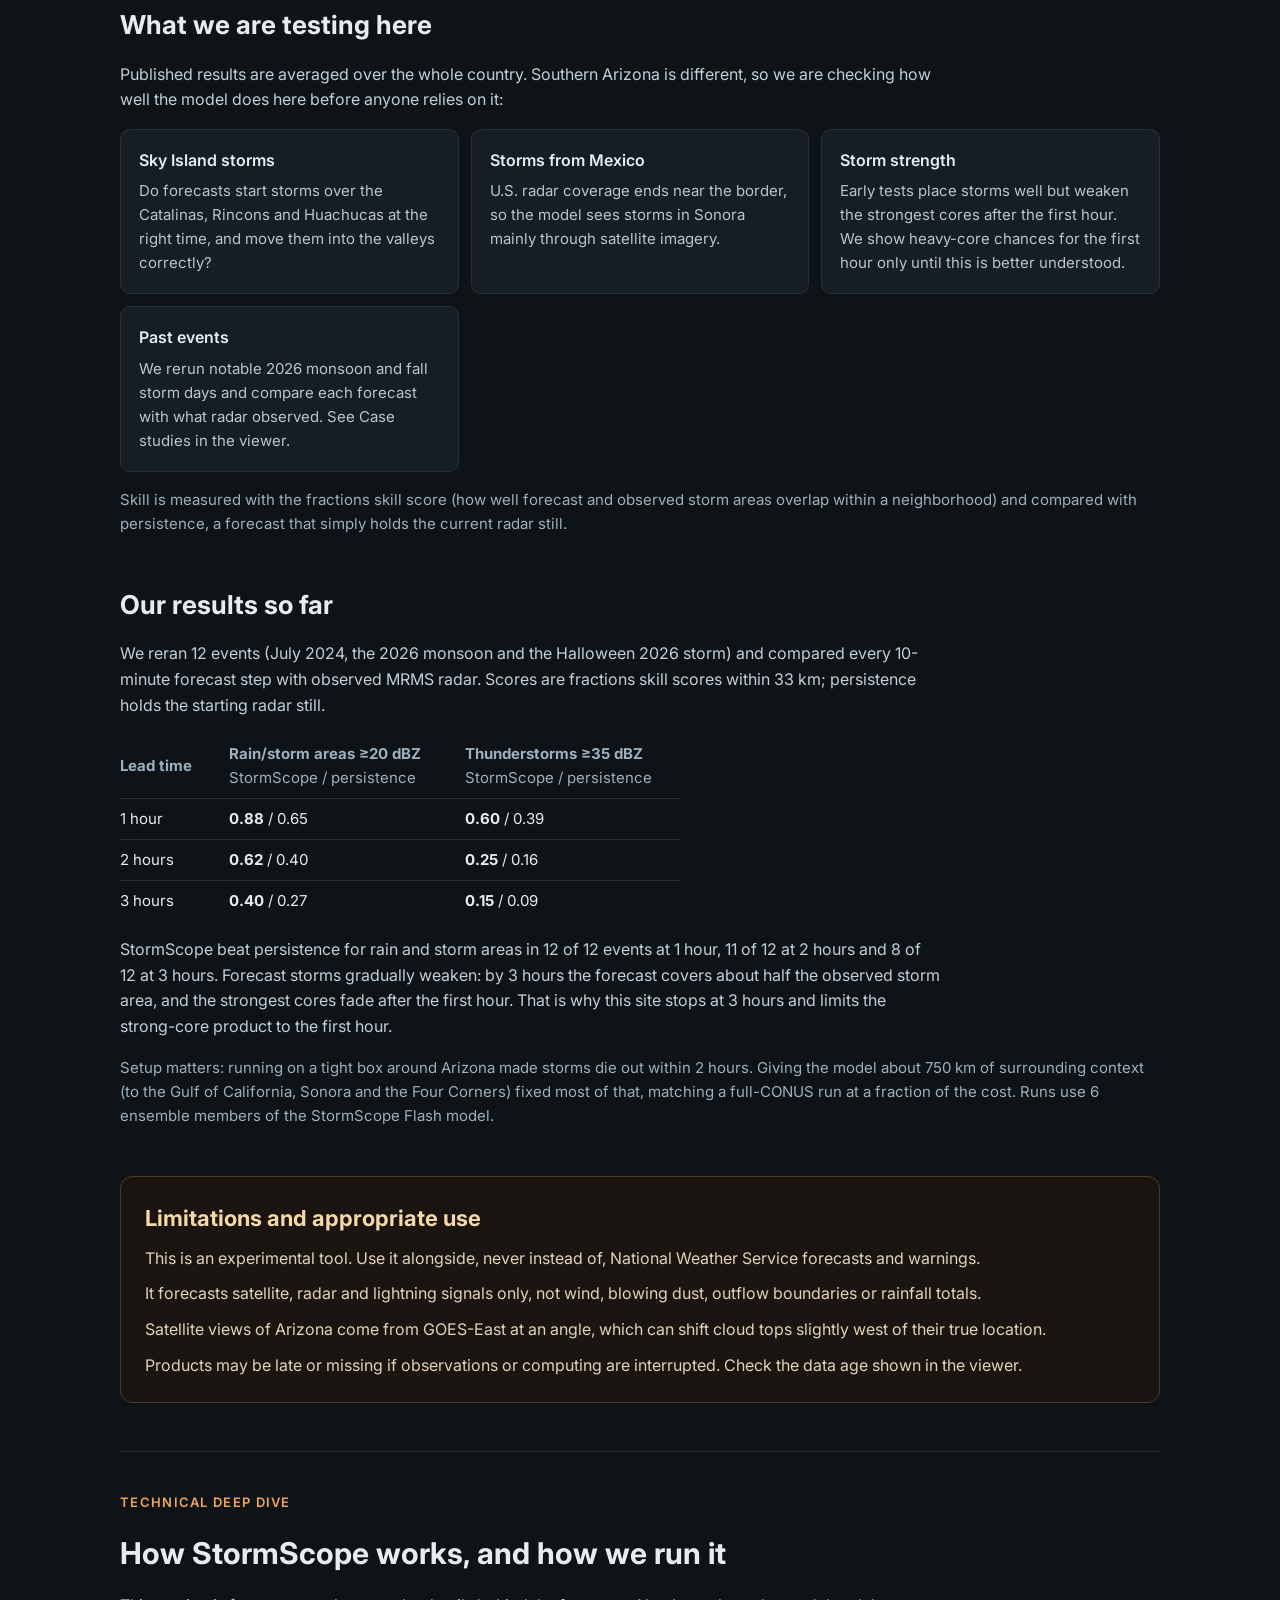
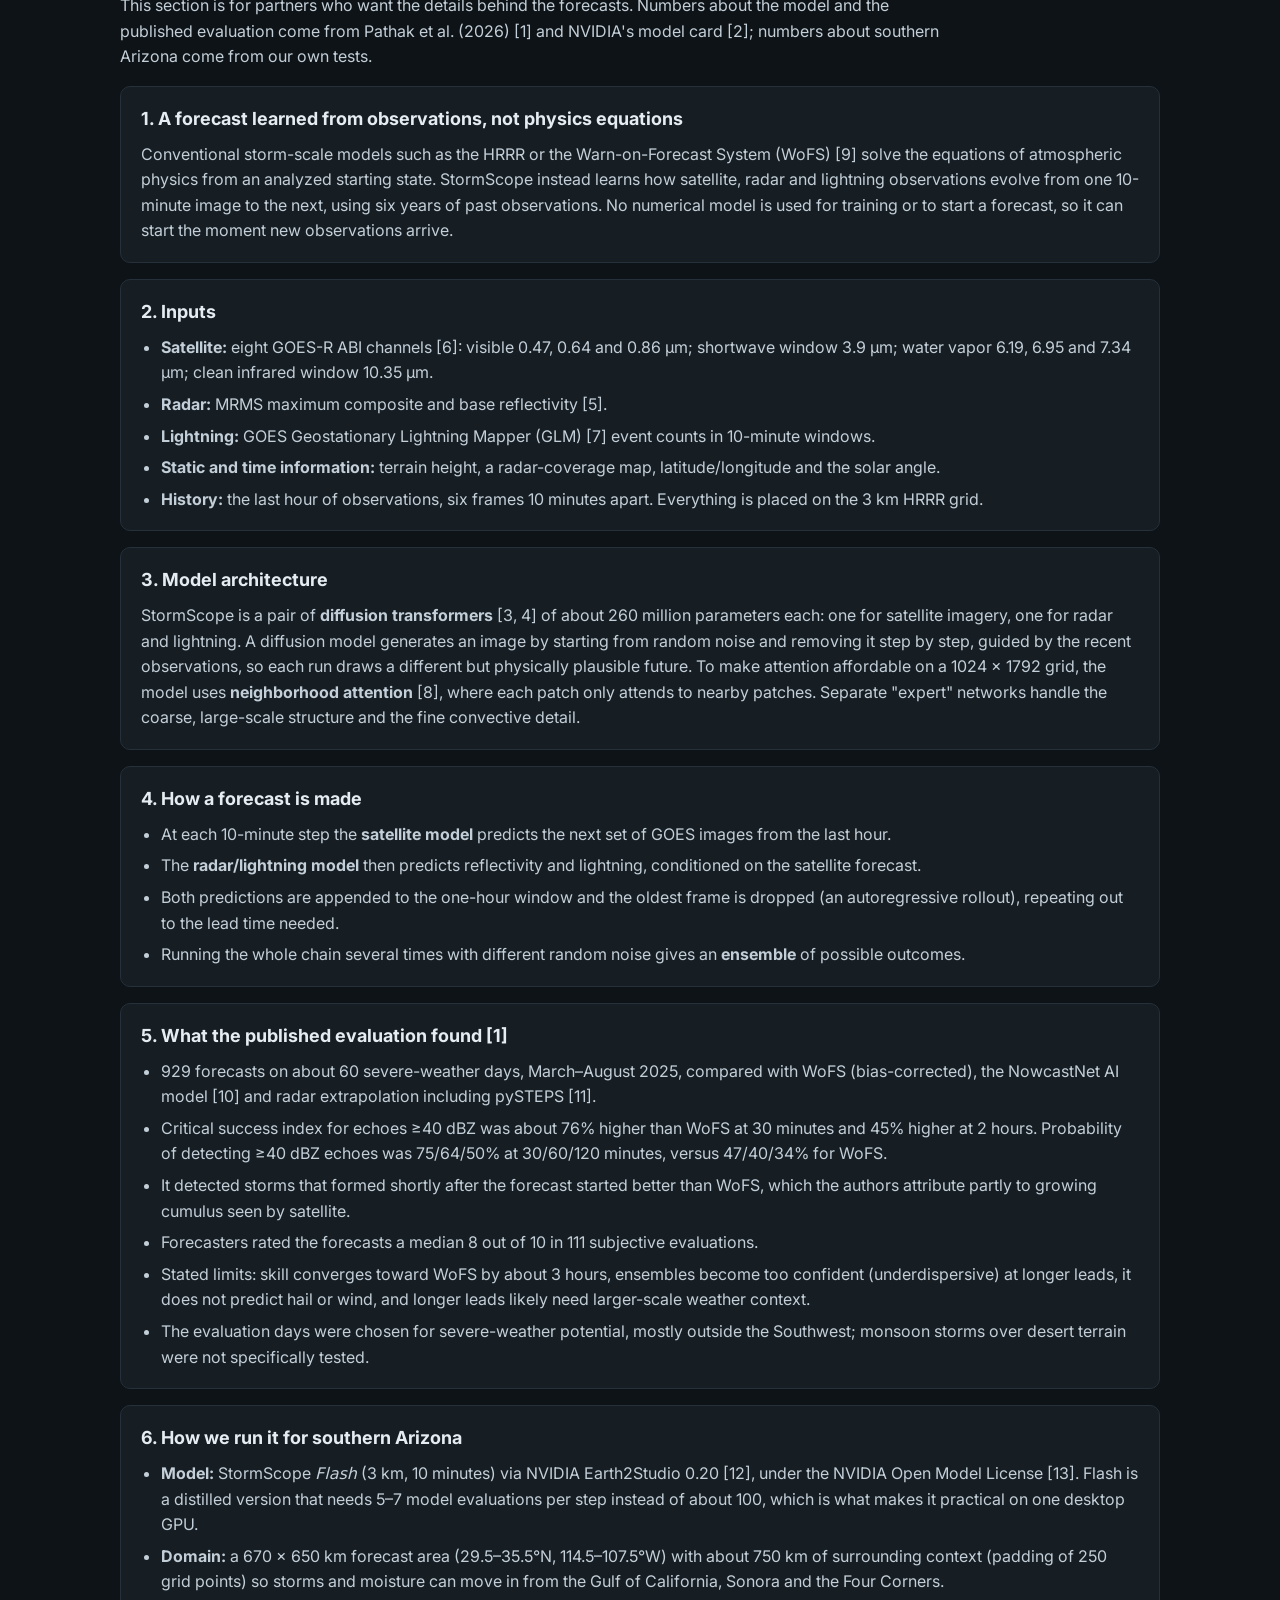
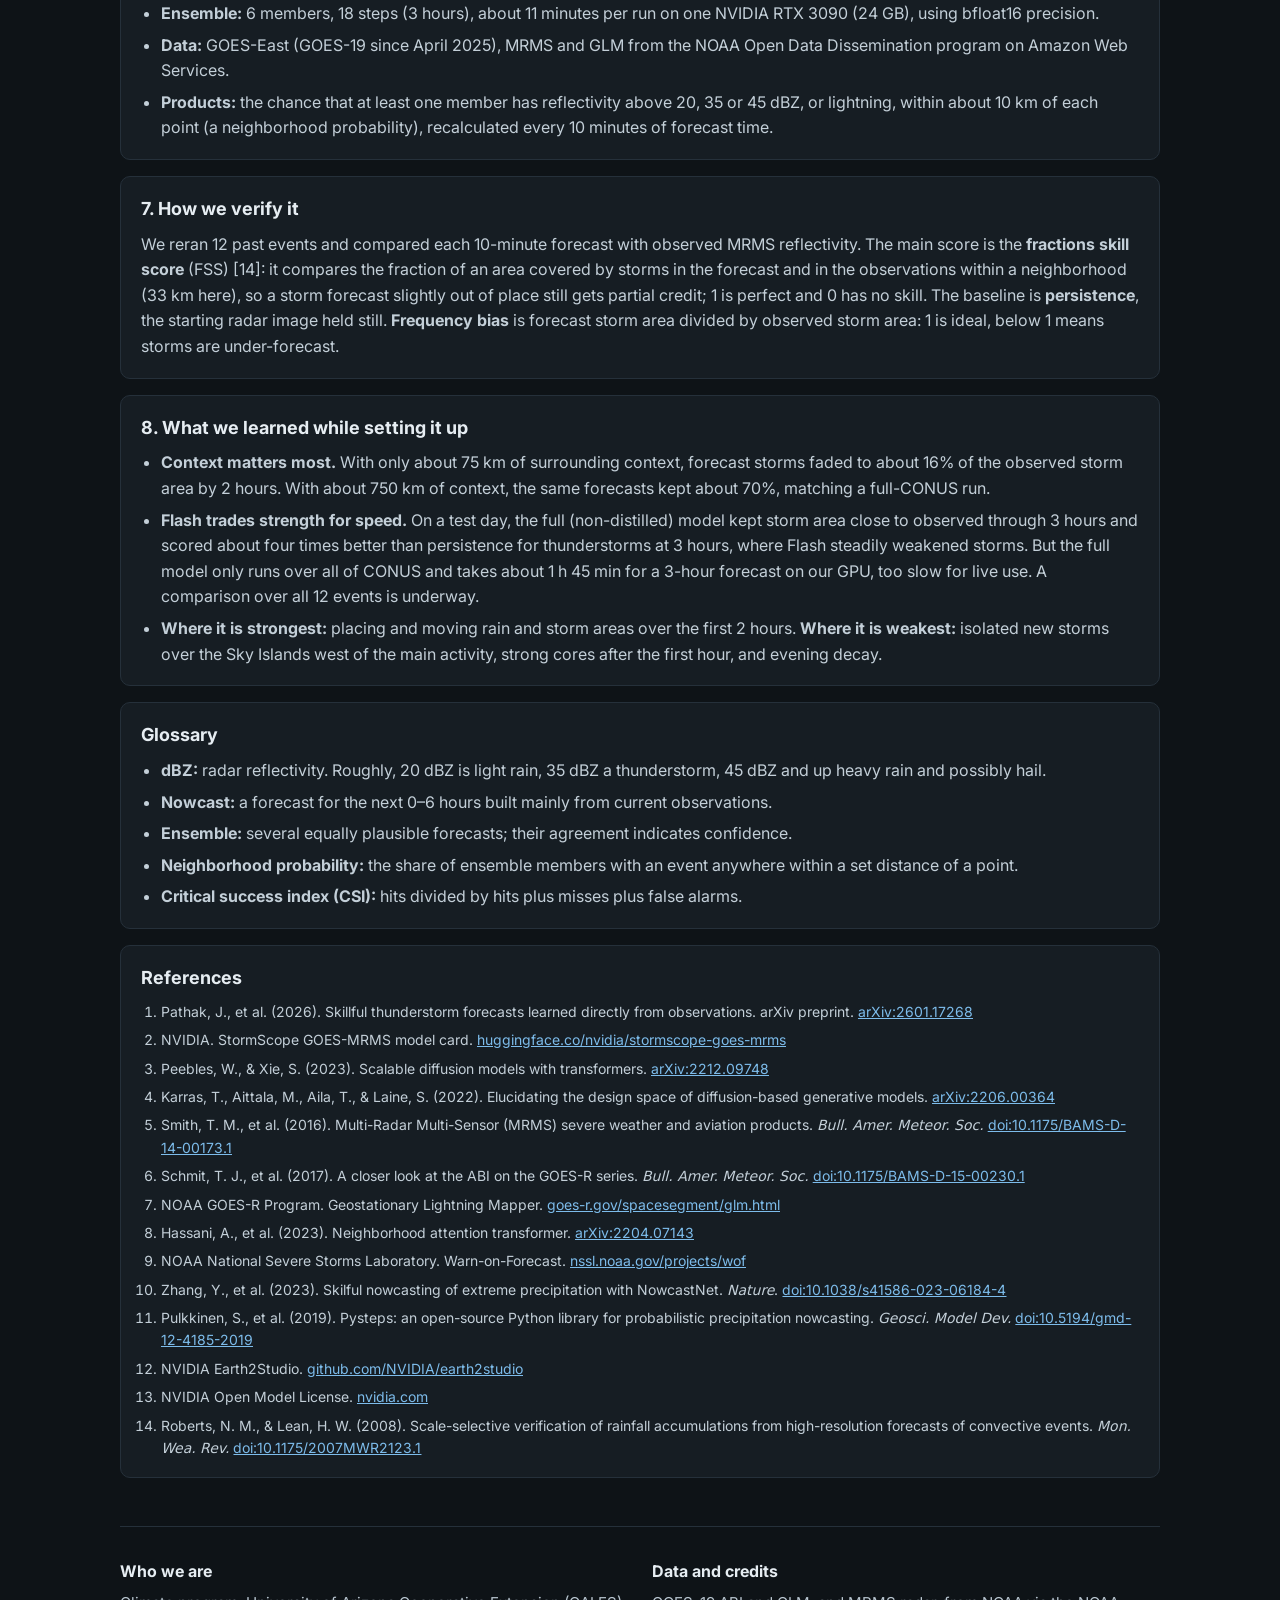
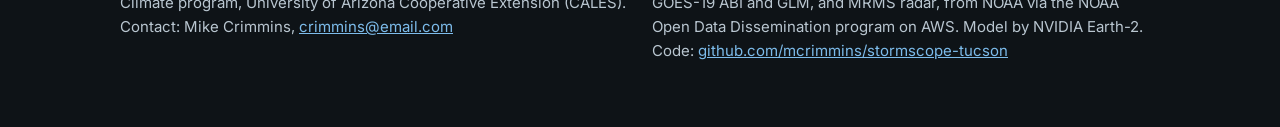
==== commit 5f9e1007: "Viewer enhancements, live runner, S3 sync, contact info" ====
--- a/web/about.html
+++ b/web/about.html
@@ -1,4 +1,4 @@
-﻿<!doctype html>
+<!doctype html>
 <html lang="en">
 <head>
 <meta charset="utf-8">
@@ -206,7 +206,7 @@
 </section>
 
 <section style="display: grid; grid-template-columns: repeat(auto-fit, minmax(280px, 1fr)); gap: 24px; border-top: 1px solid #25303A; padding-top: 32px">
-<div style="display: flex; flex-direction: column; gap: 6px"><h2 style="margin: 0; font-size: 16px">Who we are</h2><span style="color: #B9C6D0; font-size: 15px">Climate program, University of Arizona Cooperative Extension (CALES). Contact: yourname@arizona.edu</span></div>
+<div style="display: flex; flex-direction: column; gap: 6px"><h2 style="margin: 0; font-size: 16px">Who we are</h2><span style="color: #B9C6D0; font-size: 15px">Climate program, University of Arizona Cooperative Extension (CALES). Contact: Mike Crimmins, <a href="mailto:crimmins@email.com">crimmins@email.com</a></span></div>
 <div style="display: flex; flex-direction: column; gap: 6px"><h2 style="margin: 0; font-size: 16px">Data and credits</h2><span style="color: #B9C6D0; font-size: 15px">GOES-19 ABI and GLM, and MRMS radar, from NOAA via the NOAA Open Data Dissemination program on AWS. Model by NVIDIA Earth-2. Code: <a href="https://github.com/mcrimmins/stormscope-tucson">github.com/mcrimmins/stormscope-tucson</a></span></div>
 </section>
 </div>
@@ -214,4 +214,3 @@
 
 </body>
 </html>
-
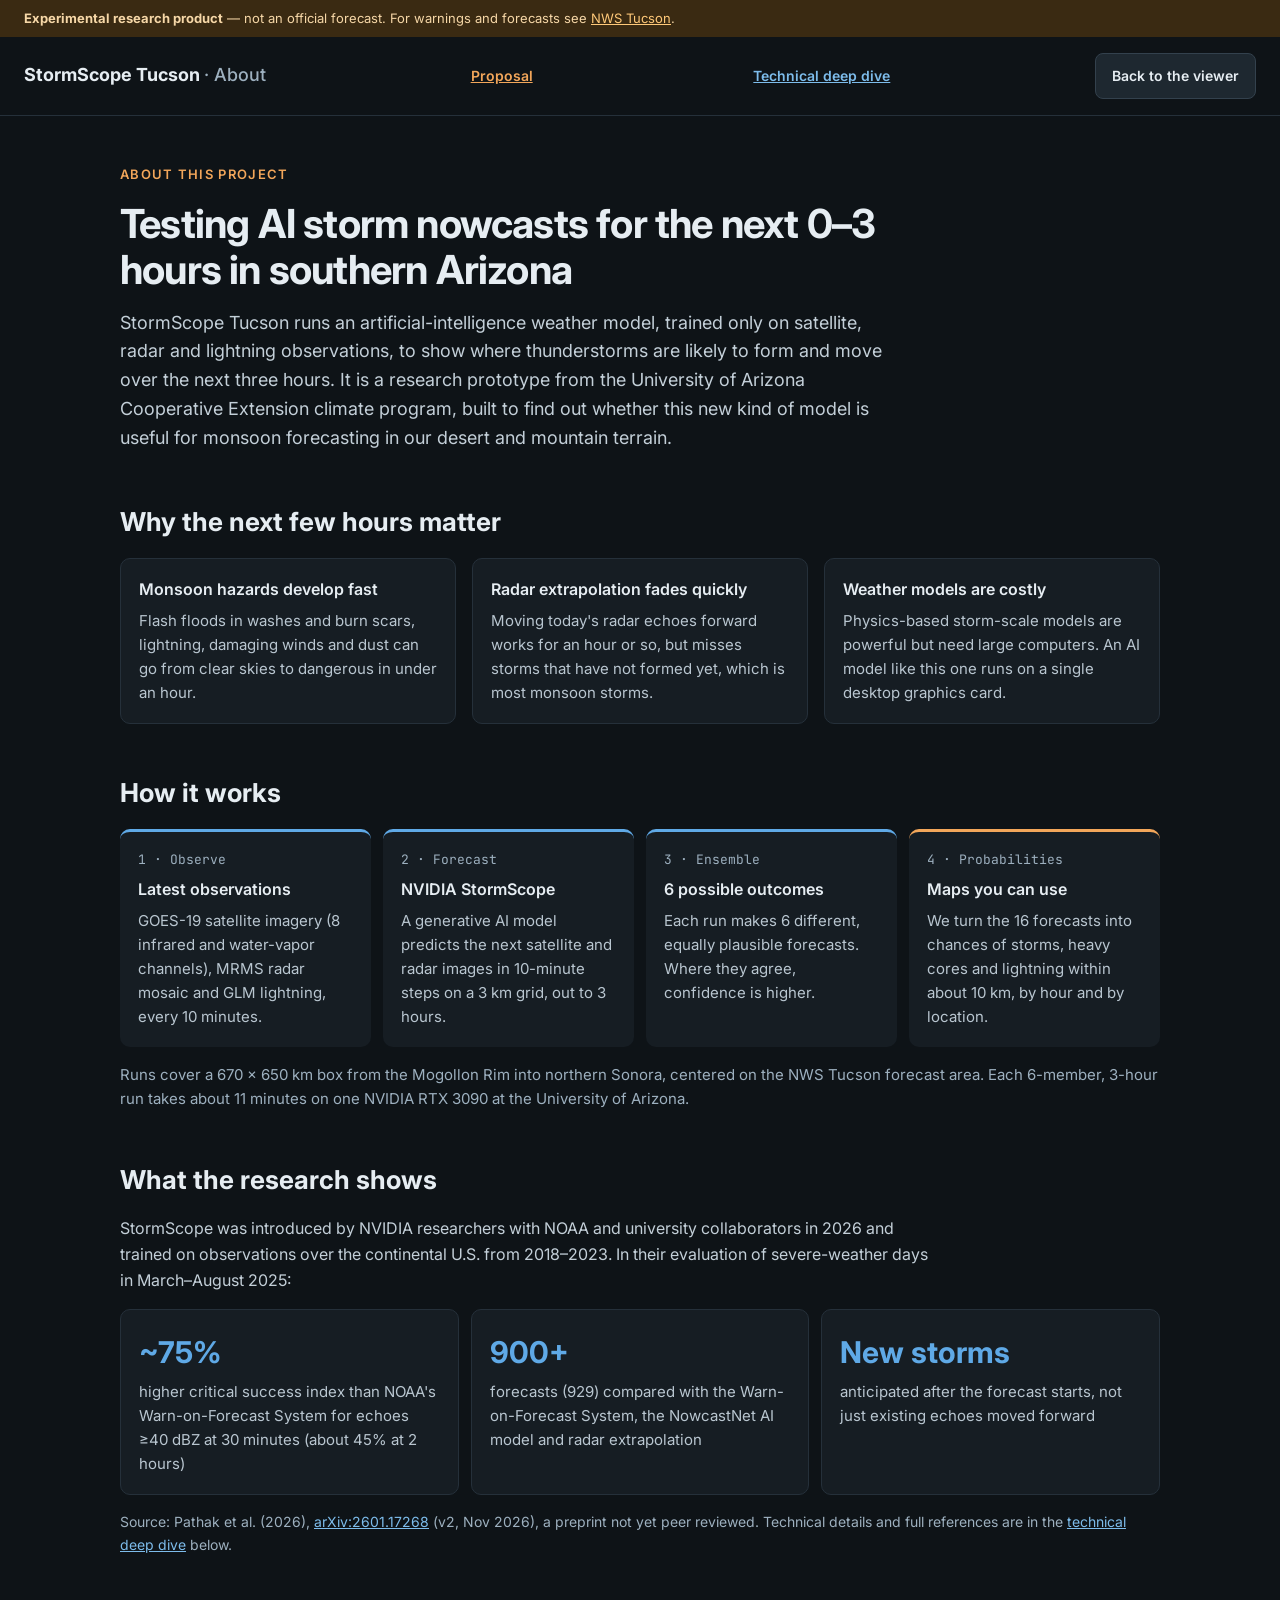
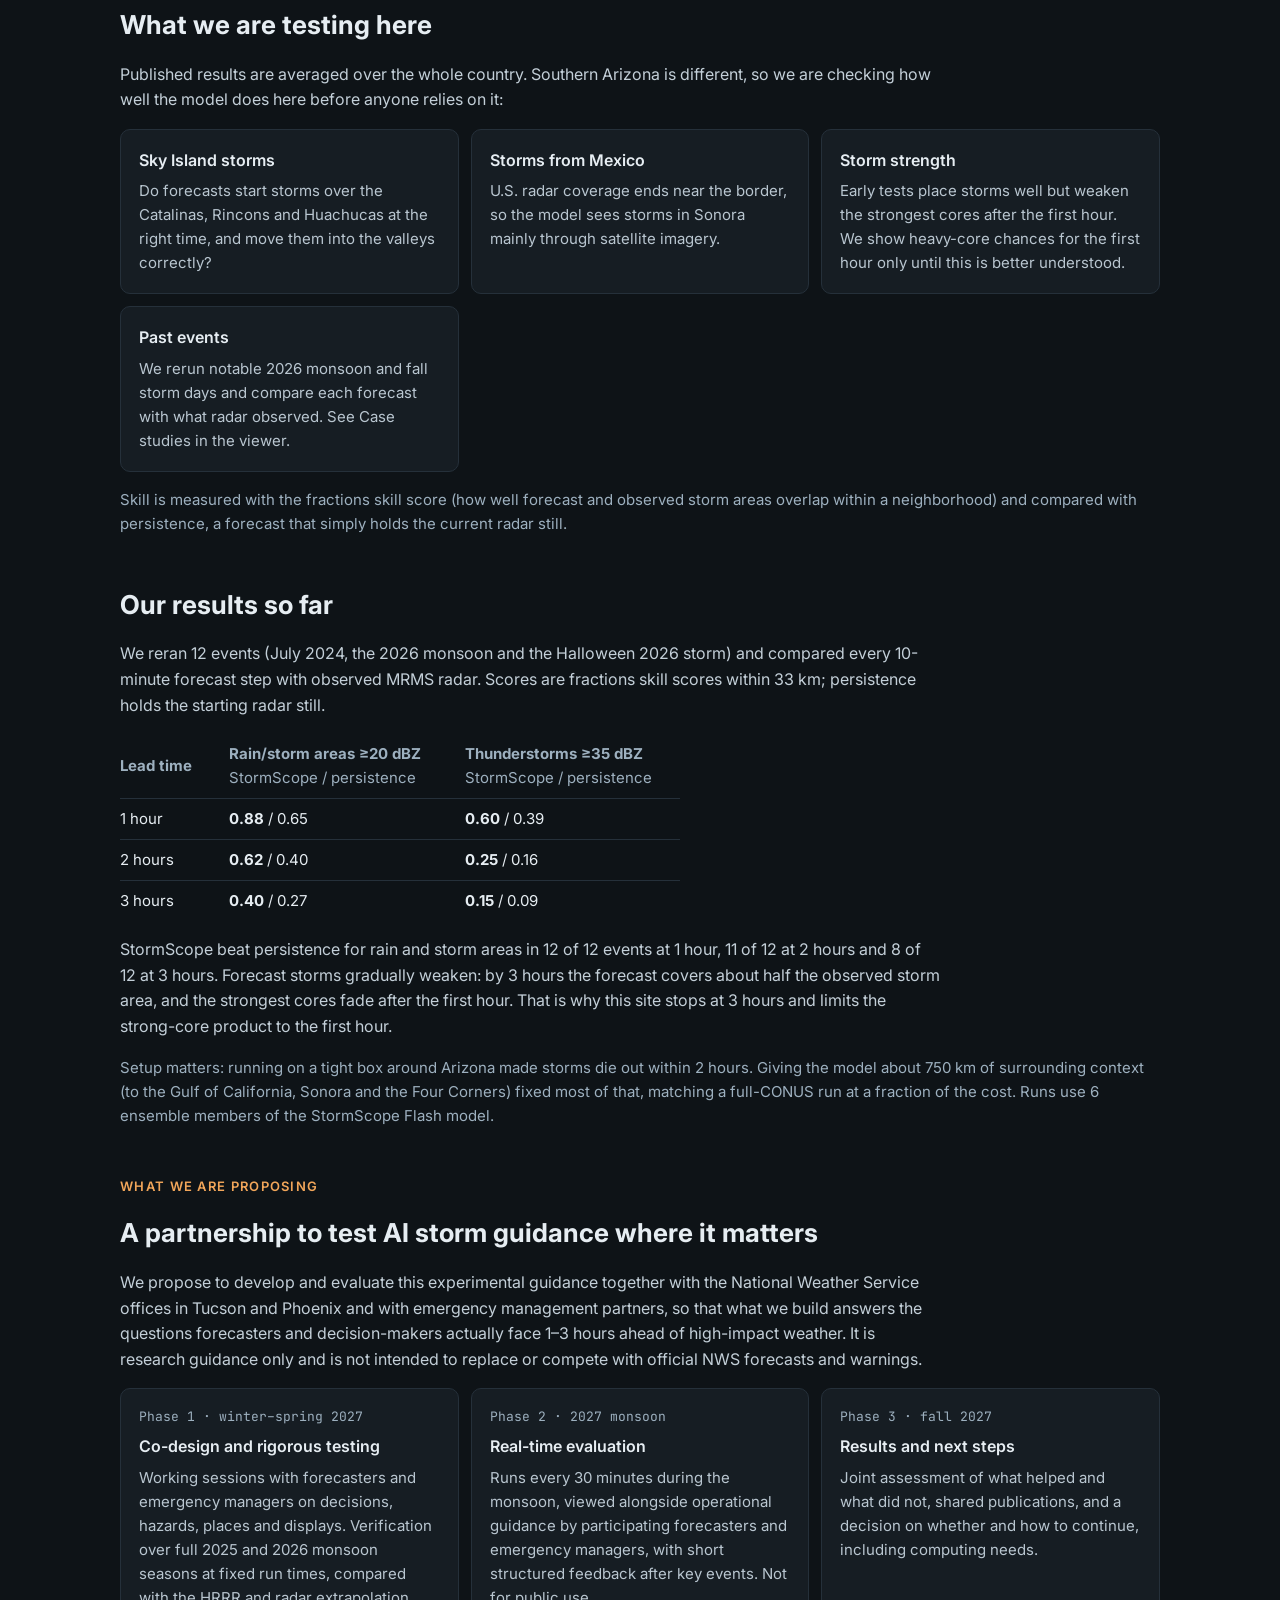
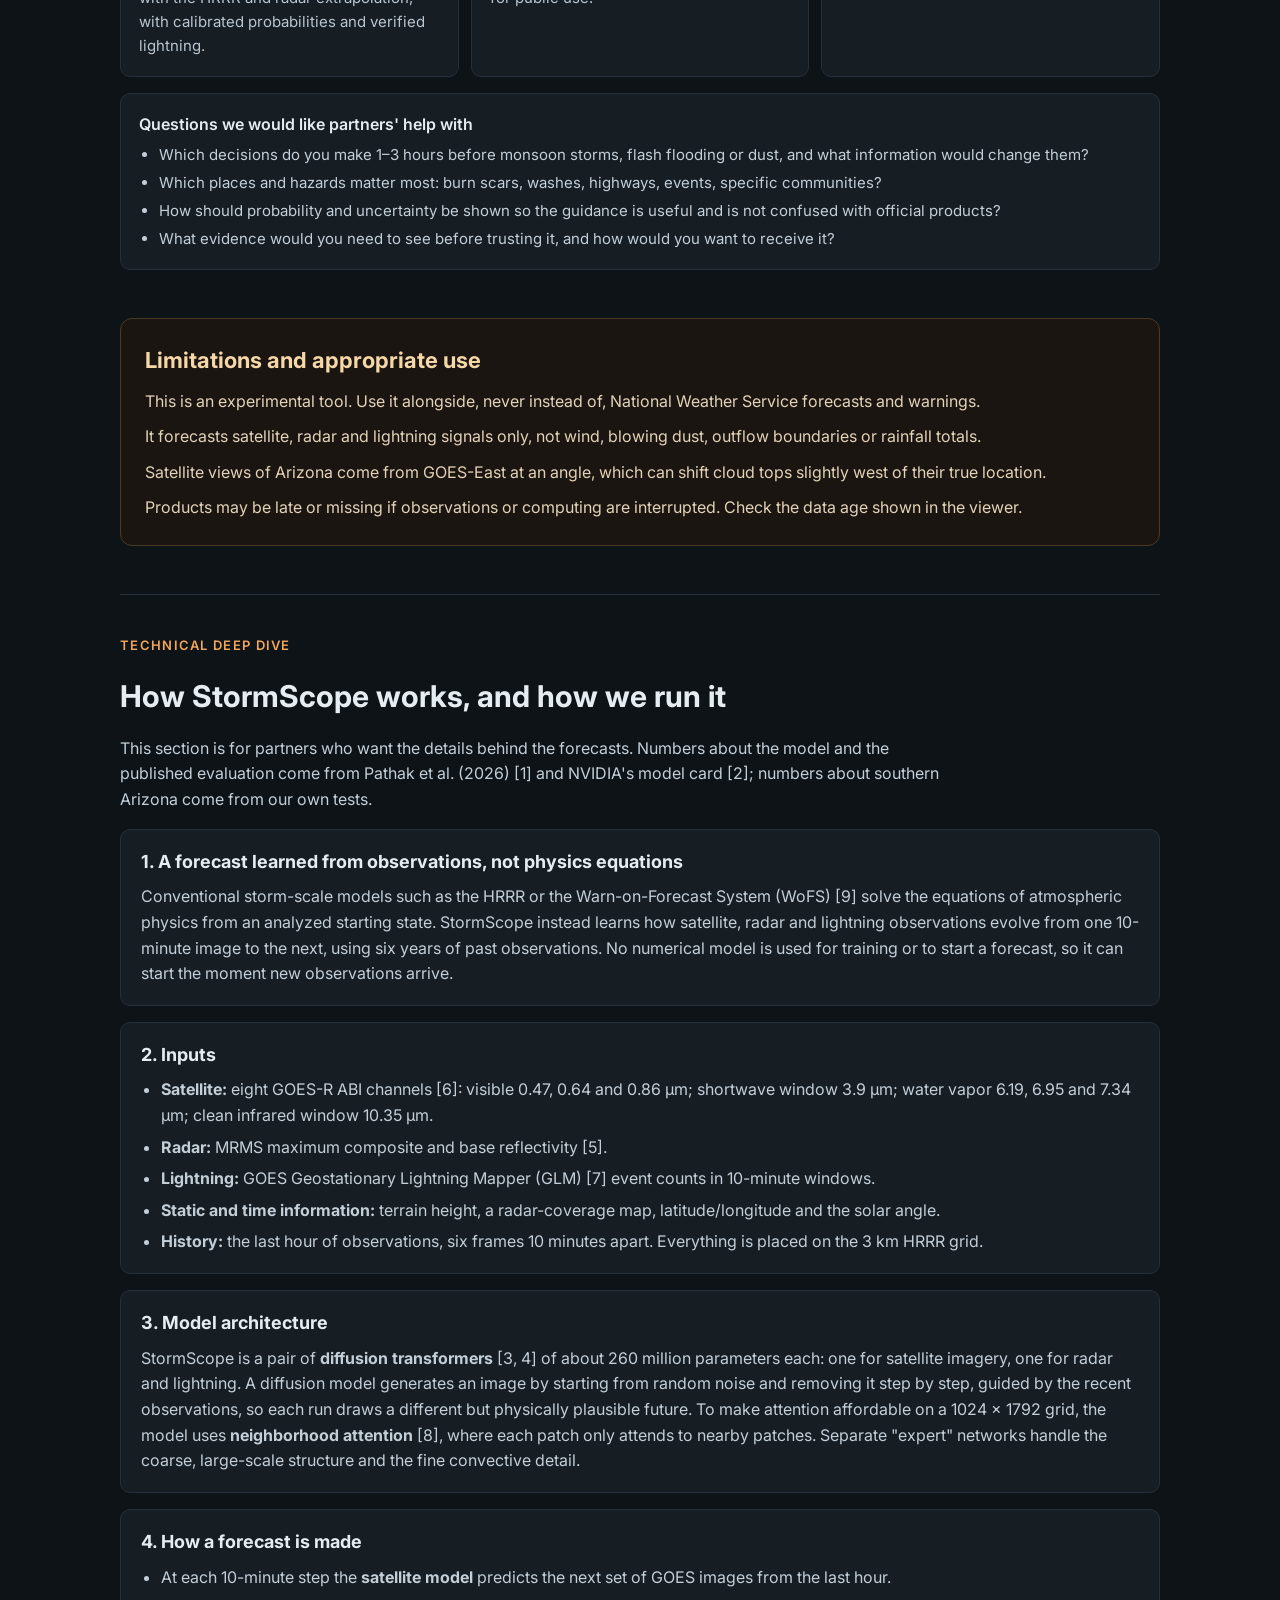
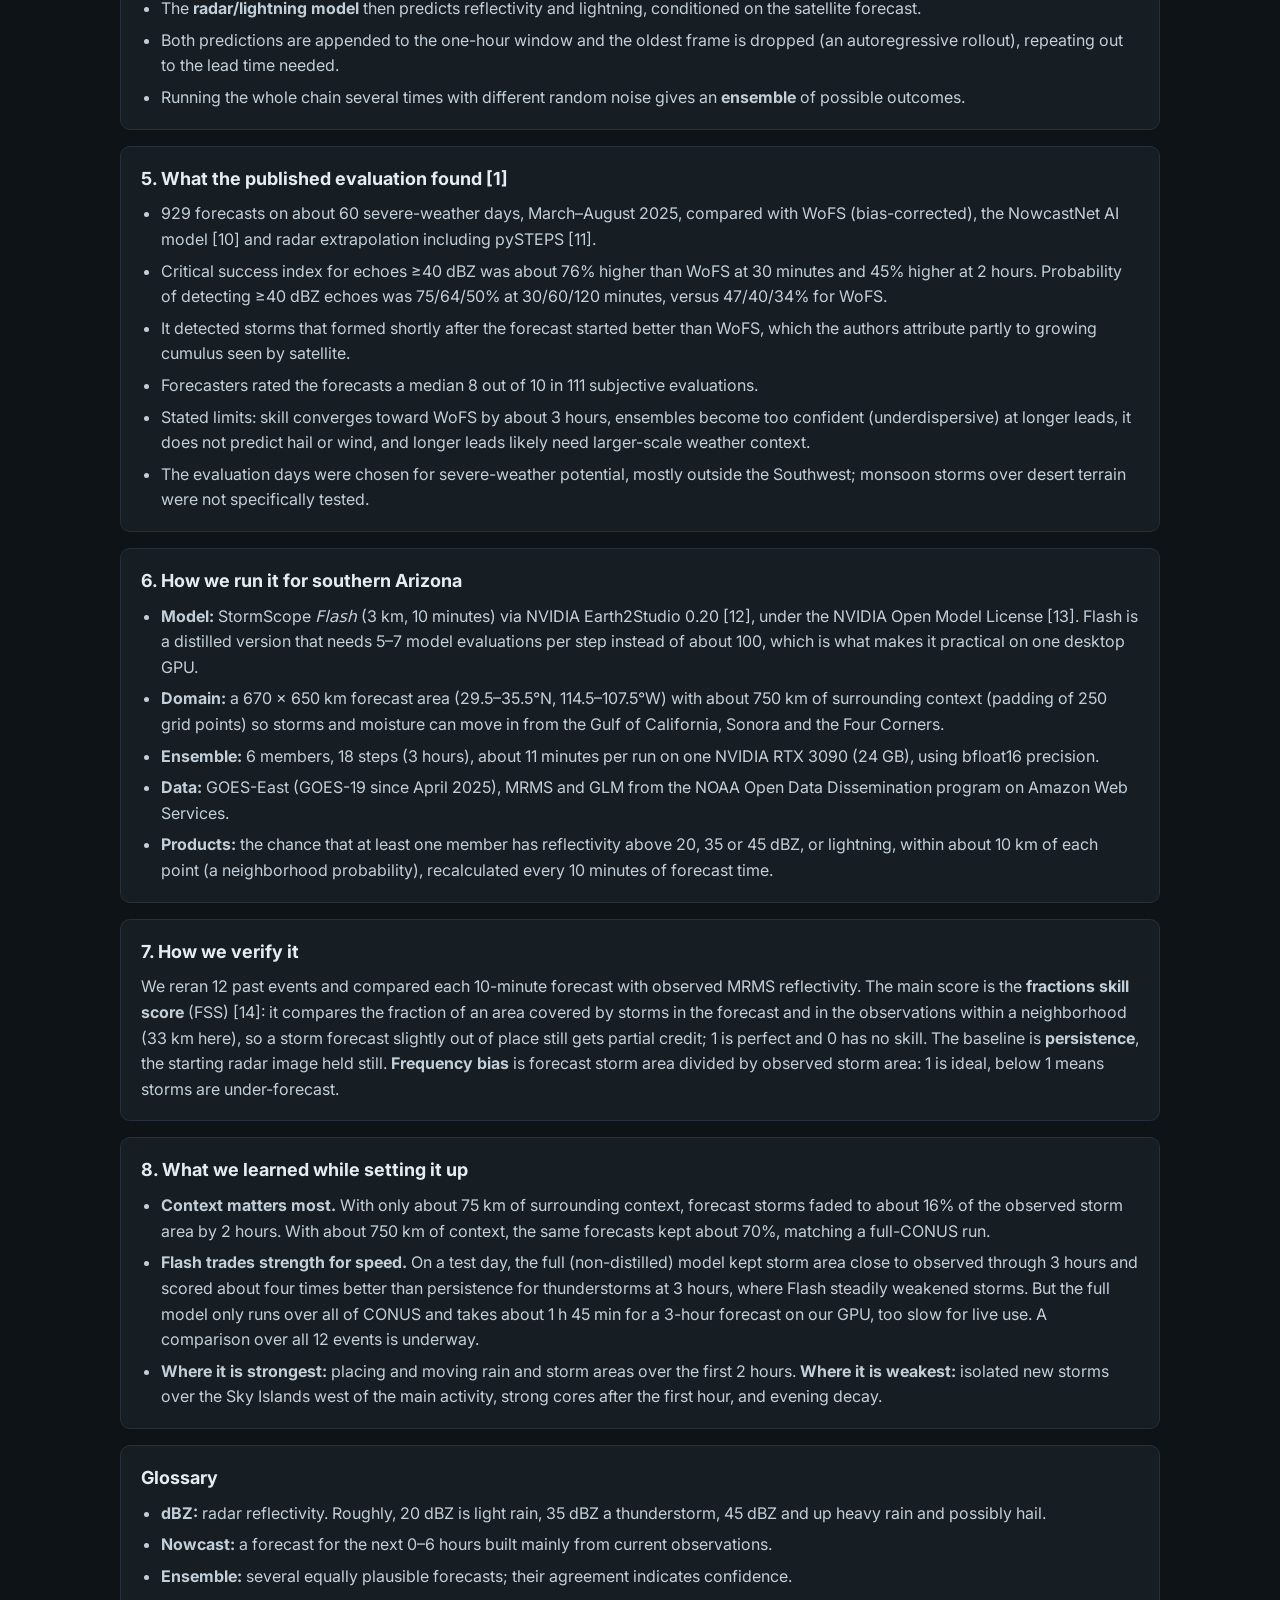
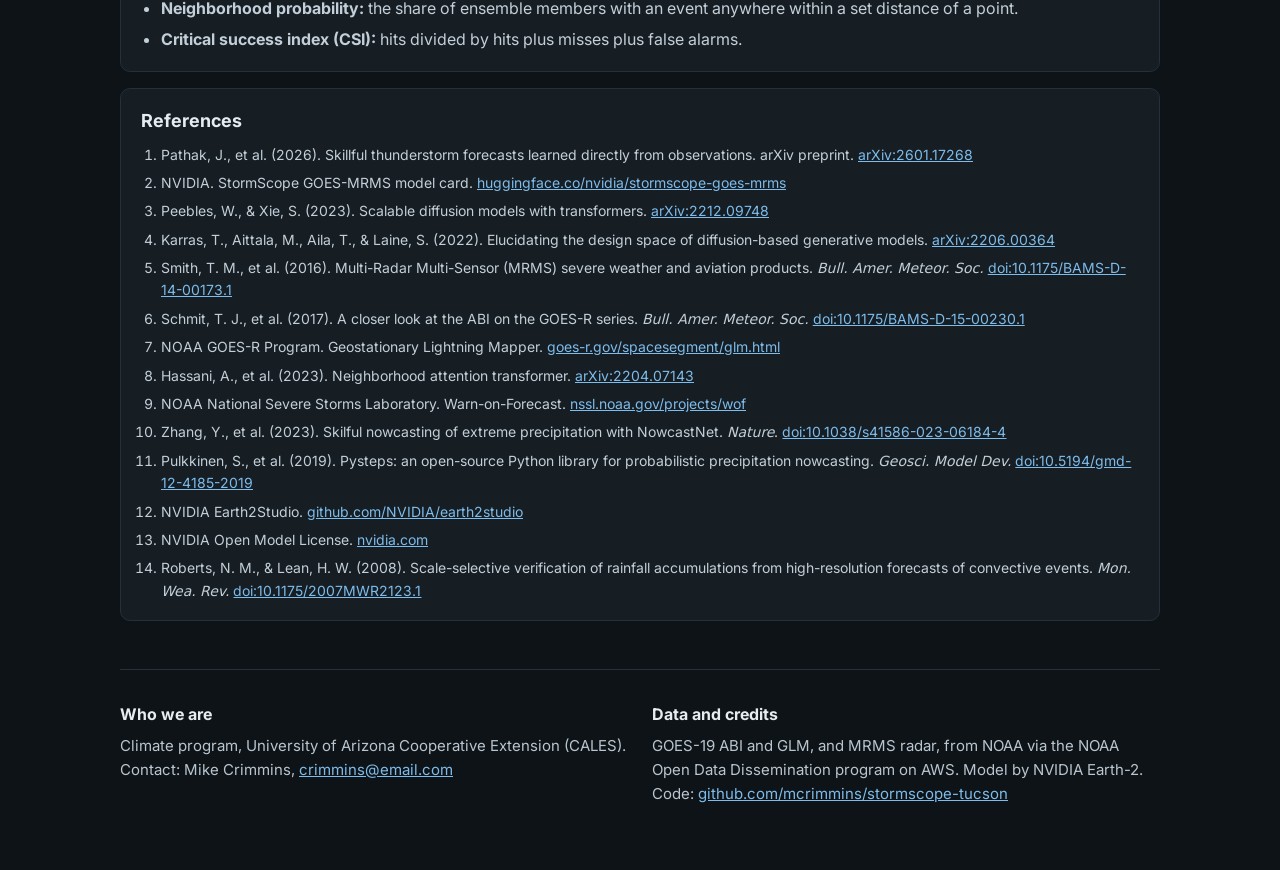
==== commit 305e89e2: "Shareable links, lightning marked experimental, proposal section" ====
--- a/web/about.html
+++ b/web/about.html
@@ -23,6 +23,7 @@
 
 <header style="display: flex; flex-wrap: wrap; justify-content: space-between; align-items: center; gap: 12px; padding: 16px 24px; border-bottom: 1px solid #25303A">
 <span style="font-size: 18px; font-weight: 700">StormScope Tucson <span style="font-weight: 500; color: #9DB0BF">· About</span></span>
+<a href="#proposal" style="display: inline-flex; align-items: center; min-height: 44px; padding: 0 16px; color: #F2A65A; font-size: 14px; font-weight: 600">Proposal</a>
 <a href="#deep-dive" style="display: inline-flex; align-items: center; min-height: 44px; padding: 0 16px; color: #7DBCEB; font-size: 14px; font-weight: 600">Technical deep dive</a>
 <a href="index.html" style="display: inline-flex; align-items: center; min-height: 44px; padding: 0 16px; border: 1px solid #33414D; border-radius: 8px; background: #1E2830; color: #E6EDF2; text-decoration: none; font-size: 14px; font-weight: 600">Back to the viewer</a>
 </header>
@@ -90,6 +91,26 @@
 </tbody></table></div>
 <p style="margin: 0; color: #C3CFD8; max-width: 820px">StormScope beat persistence for rain and storm areas in 12 of 12 events at 1 hour, 11 of 12 at 2 hours and 8 of 12 at 3 hours. Forecast storms gradually weaken: by 3 hours the forecast covers about half the observed storm area, and the strongest cores fade after the first hour. That is why this site stops at 3 hours and limits the strong-core product to the first hour.</p>
 <p style="margin: 0; color: #9DB0BF; font-size: 15px">Setup matters: running on a tight box around Arizona made storms die out within 2 hours. Giving the model about 750 km of surrounding context (to the Gulf of California, Sonora and the Four Corners) fixed most of that, matching a full-CONUS run at a fraction of the cost. Runs use 6 ensemble members of the StormScope Flash model.</p>
+</section>
+
+<section id="proposal" style="display: flex; flex-direction: column; gap: 16px">
+<span style="font-size: 13px; text-transform: uppercase; letter-spacing: 0.1em; color: #F2A65A; font-weight: 600">What we are proposing</span>
+<h2 style="margin: 0; font-size: 26px">A partnership to test AI storm guidance where it matters</h2>
+<p style="margin: 0; color: #C3CFD8; max-width: 820px">We propose to develop and evaluate this experimental guidance together with the National Weather Service offices in Tucson and Phoenix and with emergency management partners, so that what we build answers the questions forecasters and decision-makers actually face 1–3 hours ahead of high-impact weather. It is research guidance only and is not intended to replace or compete with official NWS forecasts and warnings.</p>
+<div style="display: grid; grid-template-columns: repeat(auto-fit, minmax(260px, 1fr)); gap: 12px">
+<div style="background: #161D23; border: 1px solid #25303A; border-radius: 10px; padding: 18px; display: flex; flex-direction: column; gap: 6px"><span style="font-family: 'JetBrains Mono', monospace; font-size: 13px; color: #9DB0BF">Phase 1 · winter–spring 2027</span><span style="font-weight: 600">Co-design and rigorous testing</span><span style="color: #B9C6D0; font-size: 15px">Working sessions with forecasters and emergency managers on decisions, hazards, places and displays. Verification over full 2025 and 2026 monsoon seasons at fixed run times, compared with the HRRR and radar extrapolation, with calibrated probabilities and verified lightning.</span></div>
+<div style="background: #161D23; border: 1px solid #25303A; border-radius: 10px; padding: 18px; display: flex; flex-direction: column; gap: 6px"><span style="font-family: 'JetBrains Mono', monospace; font-size: 13px; color: #9DB0BF">Phase 2 · 2027 monsoon</span><span style="font-weight: 600">Real-time evaluation</span><span style="color: #B9C6D0; font-size: 15px">Runs every 30 minutes during the monsoon, viewed alongside operational guidance by participating forecasters and emergency managers, with short structured feedback after key events. Not for public use.</span></div>
+<div style="background: #161D23; border: 1px solid #25303A; border-radius: 10px; padding: 18px; display: flex; flex-direction: column; gap: 6px"><span style="font-family: 'JetBrains Mono', monospace; font-size: 13px; color: #9DB0BF">Phase 3 · fall 2027</span><span style="font-weight: 600">Results and next steps</span><span style="color: #B9C6D0; font-size: 15px">Joint assessment of what helped and what did not, shared publications, and a decision on whether and how to continue, including computing needs.</span></div>
+</div>
+<div style="background: #161D23; border: 1px solid #25303A; border-radius: 10px; padding: 18px; display: flex; flex-direction: column; gap: 6px">
+<span style="font-weight: 600">Questions we would like partners' help with</span>
+<ul style="margin: 0; padding-left: 20px; color: #C3CFD8; display: flex; flex-direction: column; gap: 4px; font-size: 15px">
+<li>Which decisions do you make 1–3 hours before monsoon storms, flash flooding or dust, and what information would change them?</li>
+<li>Which places and hazards matter most: burn scars, washes, highways, events, specific communities?</li>
+<li>How should probability and uncertainty be shown so the guidance is useful and is not confused with official products?</li>
+<li>What evidence would you need to see before trusting it, and how would you want to receive it?</li>
+</ul>
+</div>
 </section>
 
 <section style="background: #1A1510; border: 1px solid #4A3A24; border-radius: 12px; padding: 24px; display: flex; flex-direction: column; gap: 10px">
